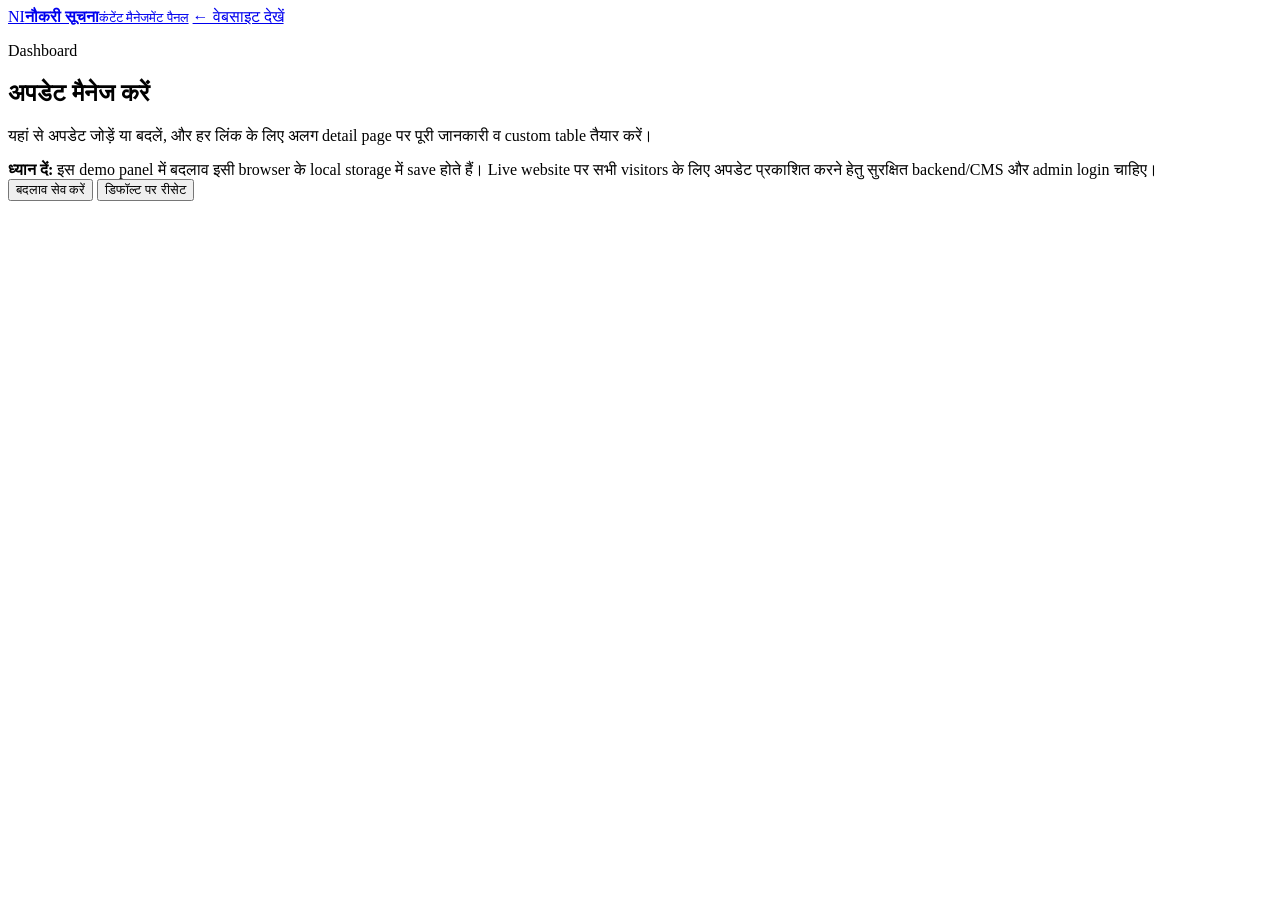
==== admin.html @ 3b5234b7 "Create admin.html" ====
<!DOCTYPE html>
<html lang="hi">
<head>
  <meta charset="UTF-8">
  <meta name="viewport" content="width=device-width, initial-scale=1">
  <meta name="theme-color" content="#123b68">
  <meta name="description" content="नौकरी सूचना वेबसाइट का कंटेंट मैनेजमेंट पैनल।">
  <title>Admin Panel — नौकरी सूचना</title>
  <link rel="stylesheet" href="admin.css">
</head>
<body>
  <header class="admin-header">
    <a class="admin-brand" href="index.html"><span class="brand-mark">NI</span><span><strong>नौकरी सूचना</strong><small>कंटेंट मैनेजमेंट पैनल</small></span></a>
    <a class="site-link" href="index.html">← वेबसाइट देखें</a>
  </header>

  <main class="admin-wrap">
    <section class="intro">
      <p class="eyebrow">Dashboard</p>
      <h1>अपडेट मैनेज करें</h1>
      <p>यहां से अपडेट जोड़ें या बदलें, और हर लिंक के लिए अलग detail page पर पूरी जानकारी व custom table तैयार करें।</p>
    </section>

    <div class="notice" role="note"><strong>ध्यान दें:</strong> इस demo panel में बदलाव इसी browser के local storage में save होते हैं। Live website पर सभी visitors के लिए अपडेट प्रकाशित करने हेतु सुरक्षित backend/CMS और admin login चाहिए।</div>

    <form id="contentForm">
      <div id="editorSections" class="editor-sections"></div>
      <div class="form-actions">
        <button class="button button-primary" type="submit">बदलाव सेव करें</button>
        <button class="button button-secondary" id="resetButton" type="button">डिफॉल्ट पर रीसेट</button>
        <span id="saveStatus" class="save-status" role="status" aria-live="polite"></span>
      </div>
    </form>
  </main>
  <script src="admin.js"></script>
</body>
</html>
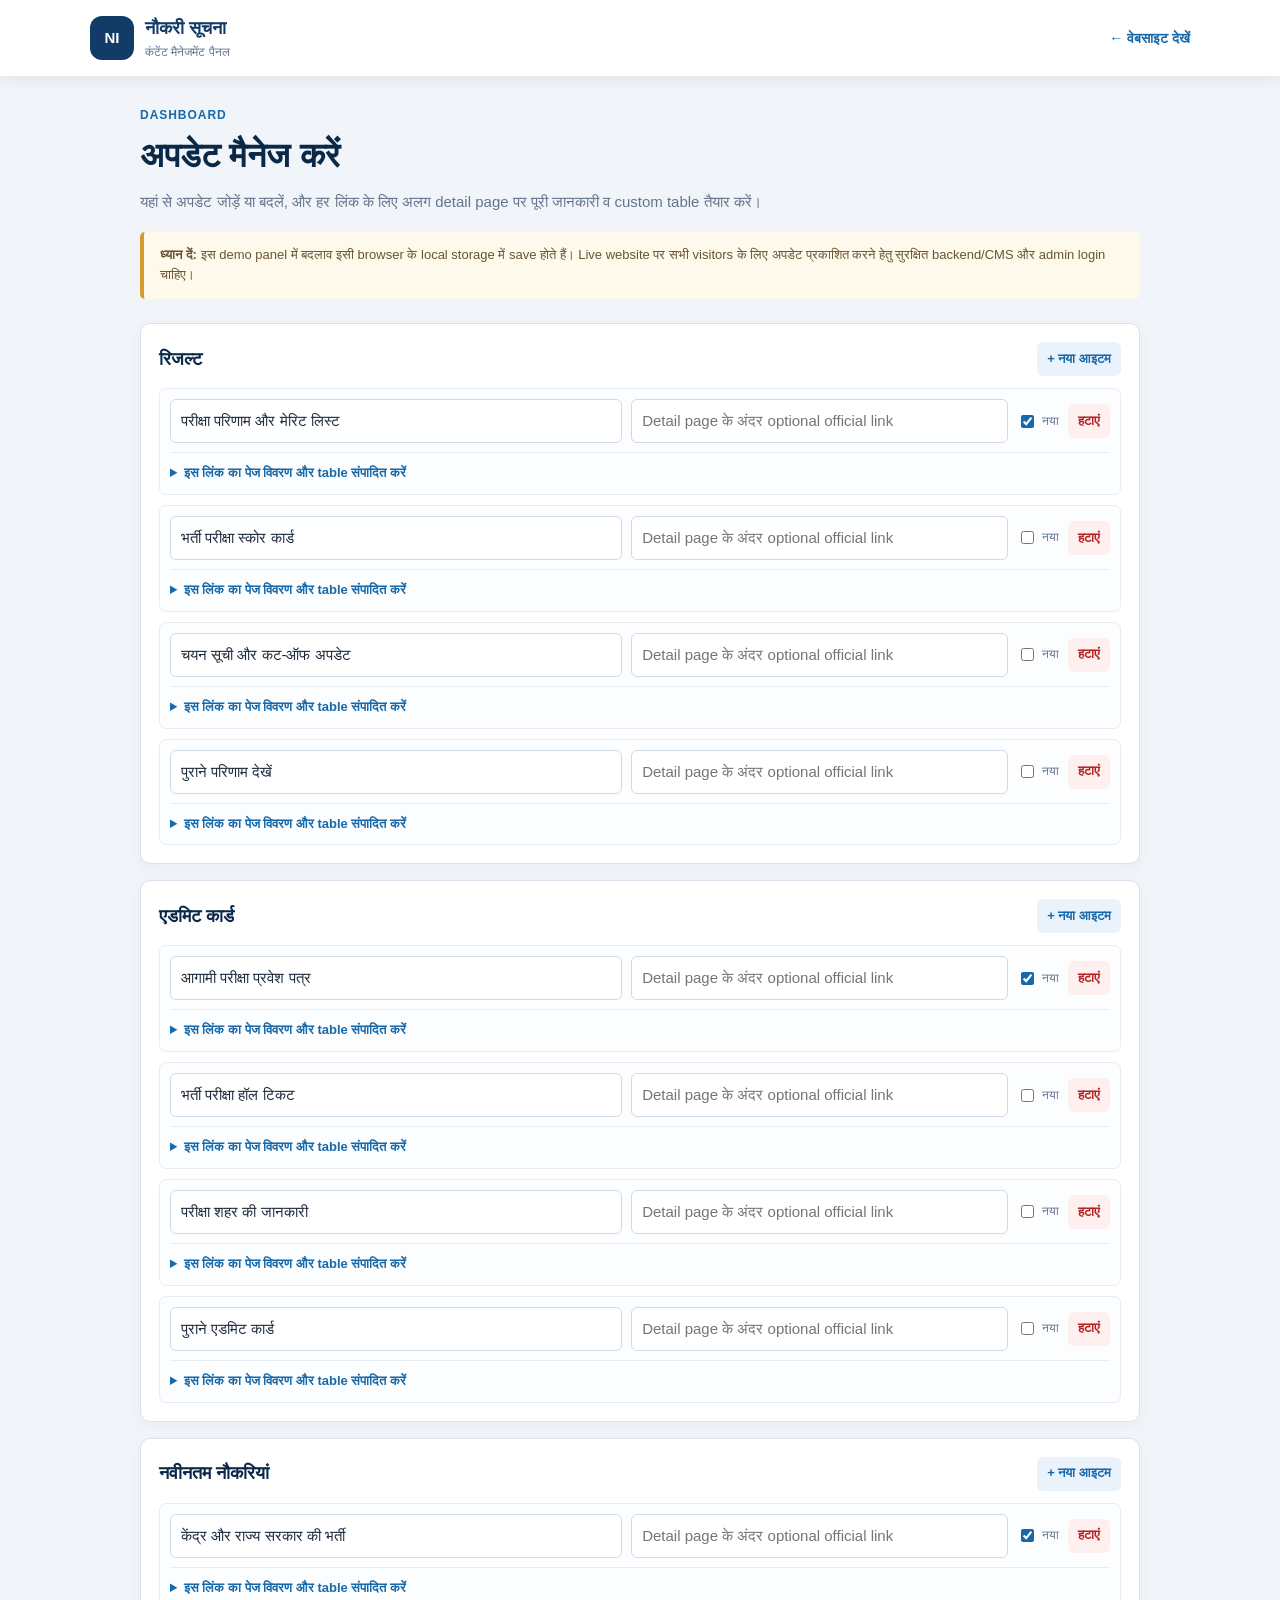
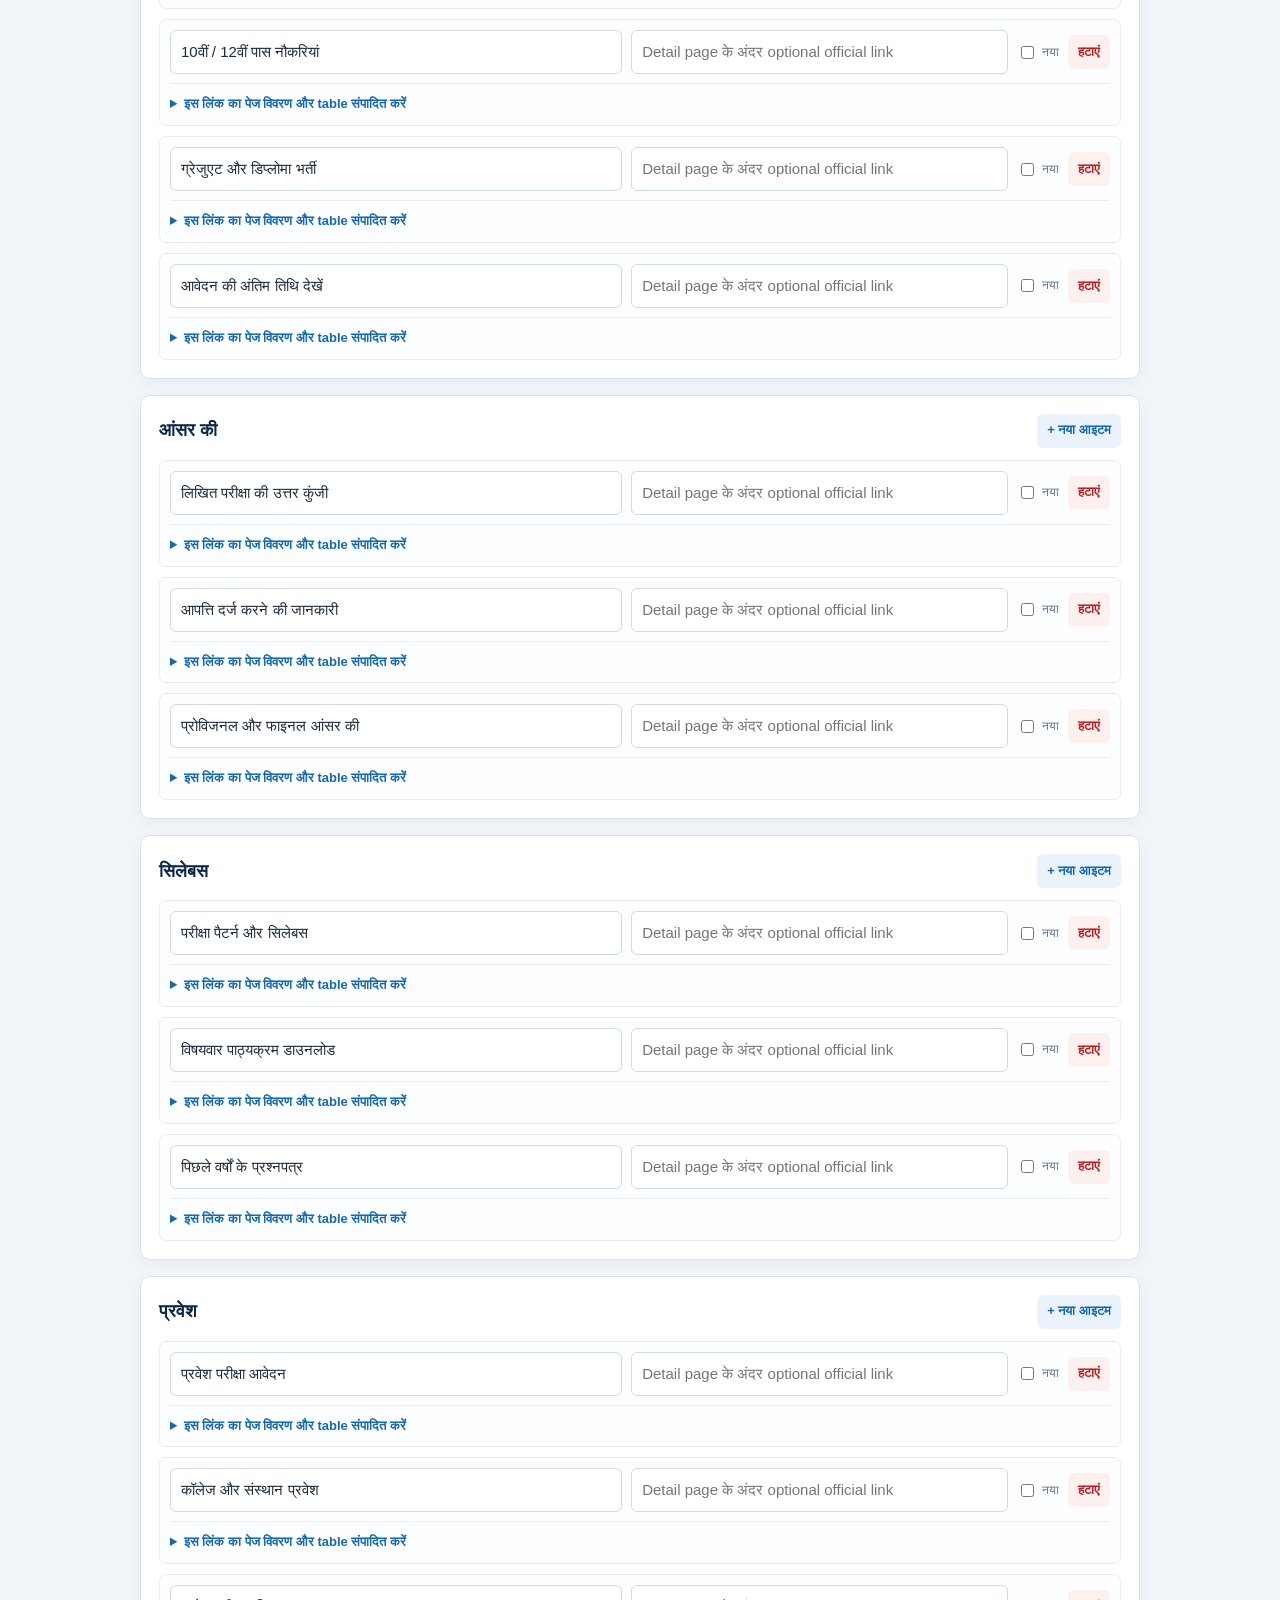
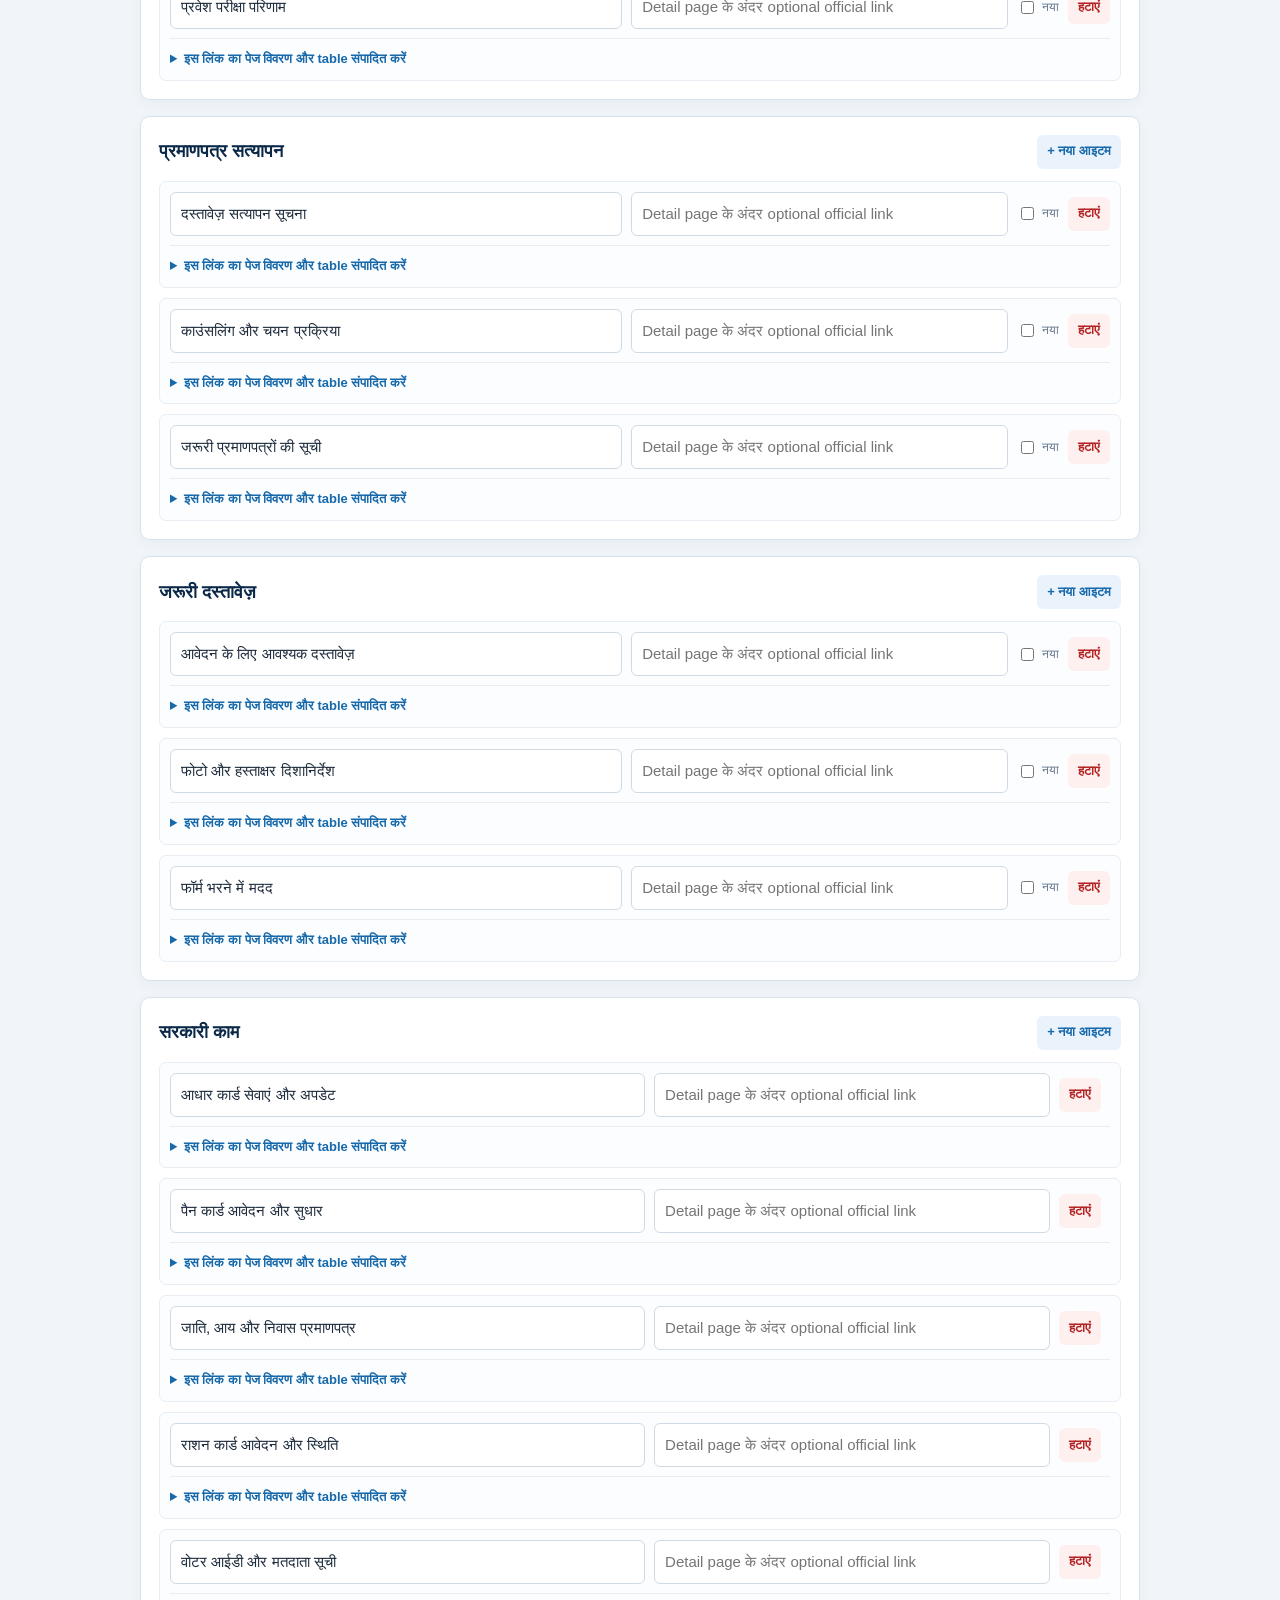
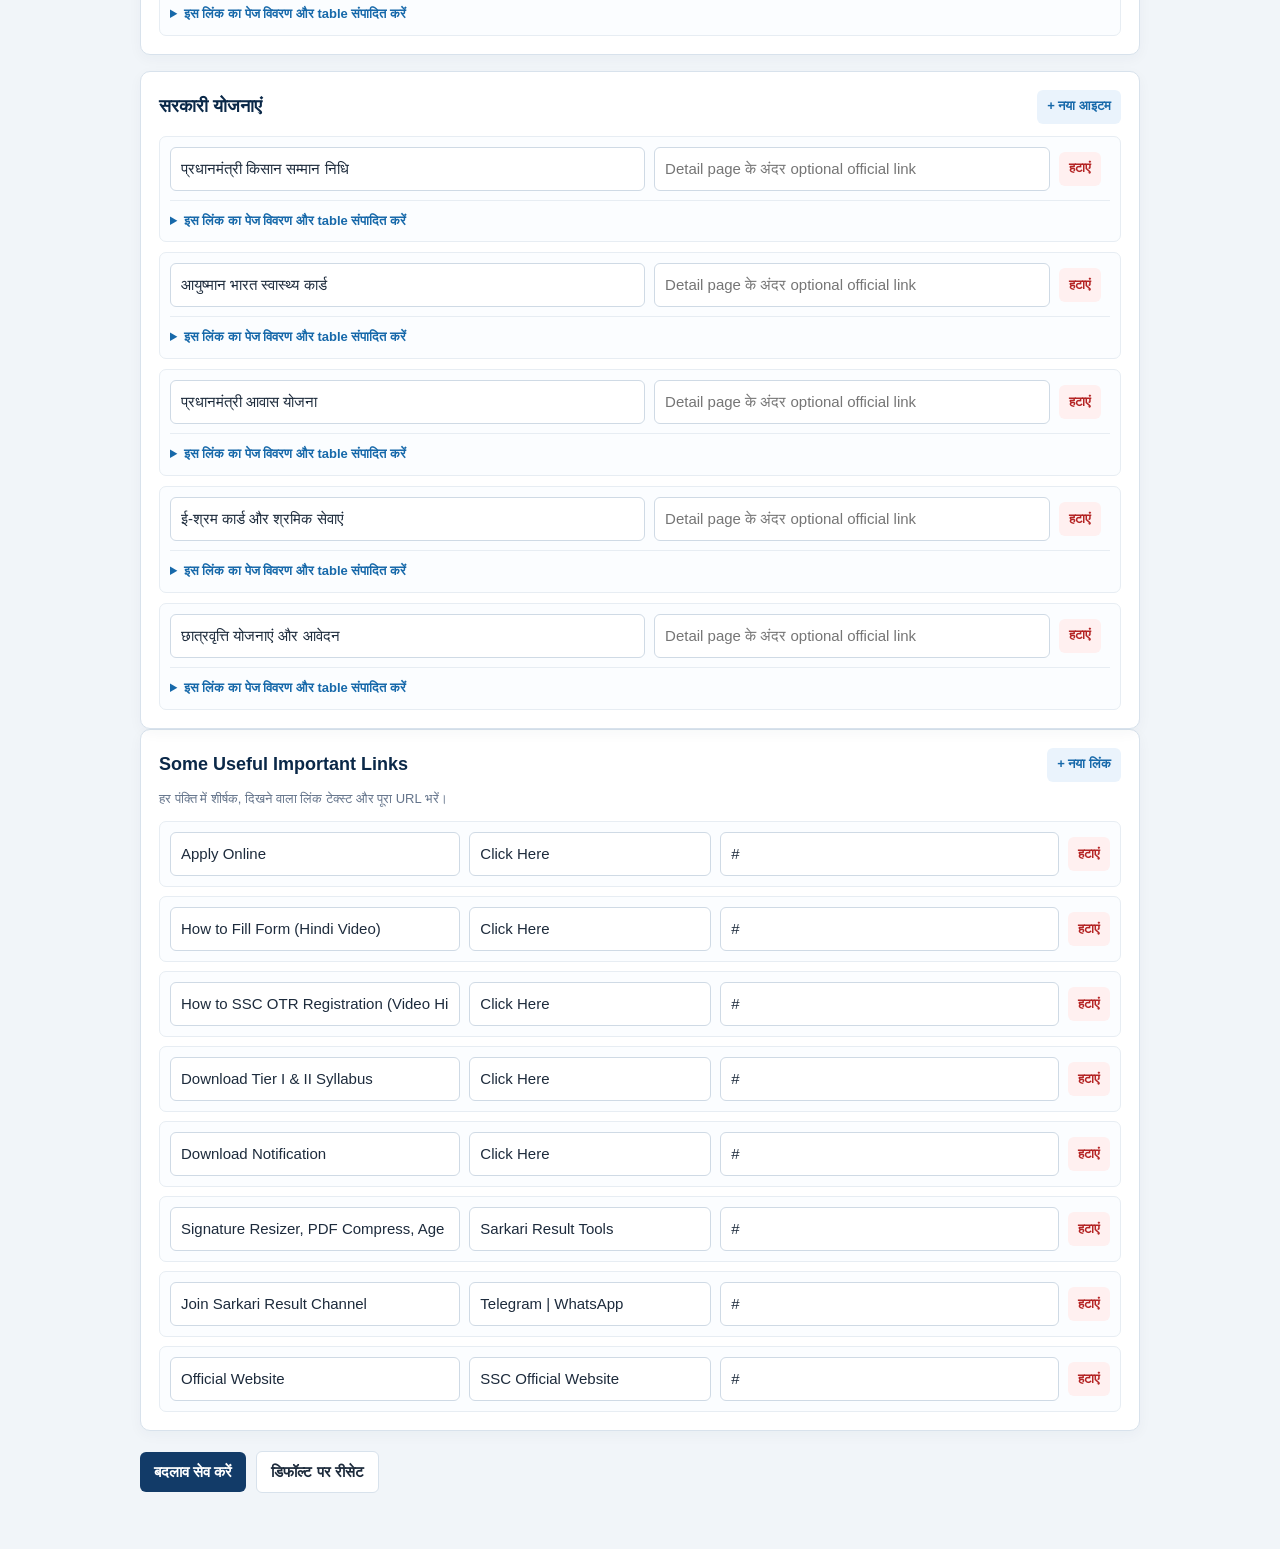
==== commit c33a7c60: "Add files via upload" ====
--- a/admin.html
+++ b/admin.html
@@ -25,6 +25,14 @@
 
     <form id="contentForm">
       <div id="editorSections" class="editor-sections"></div>
+      <section class="editor-group useful-links-editor" aria-labelledby="useful-links-editor-title">
+        <div class="group-heading">
+          <h2 id="useful-links-editor-title">Some Useful Important Links</h2>
+          <button class="button button-add" id="addUsefulLink" type="button">+ नया लिंक</button>
+        </div>
+        <p class="editor-help">हर पंक्ति में शीर्षक, दिखने वाला लिंक टेक्स्ट और पूरा URL भरें।</p>
+        <div id="usefulLinkRows" class="useful-link-rows"></div>
+      </section>
       <div class="form-actions">
         <button class="button button-primary" type="submit">बदलाव सेव करें</button>
         <button class="button button-secondary" id="resetButton" type="button">डिफॉल्ट पर रीसेट</button>
--- a/admin.css
+++ b/admin.css
@@ -0,0 +1,70 @@
+* { box-sizing: border-box; }
+:root { color-scheme: light; --navy: #123b68; --dark: #0a2848; --blue: #1769aa; --ink: #1d2b3c; --muted: #64748b; --line: #d8e2ec; --page: #f1f5f9; }
+body { margin: 0; background: var(--page); color: var(--ink); font: 15px/1.6 Arial, "Noto Sans Devanagari", "Mangal", sans-serif; }
+a { color: inherit; text-decoration: none; }
+button, input { font: inherit; }
+button:focus-visible, a:focus-visible, input:focus-visible { outline: 3px solid #f3b443; outline-offset: 2px; }
+.admin-header { display: flex; justify-content: space-between; align-items: center; gap: 16px; padding: 14px max(20px, calc((100% - 1100px) / 2)); background: #fff; box-shadow: 0 3px 14px rgb(15 40 70 / 8%); }
+.admin-brand { display: flex; align-items: center; gap: 11px; color: var(--navy); }
+.brand-mark { display: grid; width: 44px; height: 44px; place-items: center; border-radius: 12px; background: var(--navy); color: #fff; font-weight: 800; }
+.admin-brand strong, .admin-brand small { display: block; }
+.admin-brand strong { font-size: 18px; }
+.admin-brand small { color: var(--muted); font-size: 12px; }
+.site-link { color: var(--blue); font-size: 14px; font-weight: 700; }
+.admin-wrap { width: min(100% - 32px, 1000px); margin: 30px auto 56px; }
+.intro { margin-bottom: 18px; }
+.eyebrow { margin: 0 0 3px; color: var(--blue); font-size: 12px; font-weight: 800; letter-spacing: .08em; text-transform: uppercase; }
+h1 { margin: 0; color: var(--dark); font-size: clamp(26px, 4vw, 34px); }
+.intro > p:last-child { margin: 7px 0 0; color: var(--muted); }
+.notice { margin: 18px 0 24px; padding: 13px 16px; border-left: 4px solid #d99a2b; border-radius: 5px; background: #fff9ec; color: #665531; font-size: 13px; }
+.editor-sections { display: grid; gap: 16px; }
+.editor-group { padding: 18px; border: 1px solid var(--line); border-radius: 10px; background: #fff; box-shadow: 0 4px 14px rgb(21 49 78 / 4%); }
+.group-heading { display: flex; justify-content: space-between; align-items: center; gap: 12px; margin-bottom: 12px; }
+.group-heading h2 { margin: 0; color: var(--dark); font-size: 18px; }
+.item-rows { display: grid; gap: 10px; }
+.item-row { display: grid; grid-template-columns: minmax(130px, 1.2fr) minmax(140px, 1fr) auto auto; align-items: center; gap: 9px; padding: 10px; border: 1px solid #e7edf3; border-radius: 7px; background: #fbfdff; }
+.item-row input[type="text"], .item-row input[type="url"] { width: 100%; min-width: 0; padding: 9px 10px; border: 1px solid #cfdae5; border-radius: 6px; background: #fff; color: var(--ink); }
+.new-label { display: flex; align-items: center; gap: 5px; white-space: nowrap; color: var(--muted); font-size: 12px; }
+.new-label input { accent-color: var(--blue); }
+.detail-editor { grid-column: 1 / -1; padding: 10px 0 0; border-top: 1px solid #e7edf3; }
+.detail-editor summary { color: var(--blue); font-size: 13px; font-weight: 700; cursor: pointer; }
+.item-details { display: block; width: 100%; min-height: 110px; margin: 12px 0; padding: 10px 12px; resize: vertical; border: 1px solid #cfdae5; border-radius: 6px; color: var(--ink); font: inherit; }
+.table-editor { overflow-x: auto; }
+.table-grid { display: grid; gap: 7px; min-width: max-content; }
+.table-line { display: grid; grid-template-columns: repeat(var(--column-count, 2), minmax(130px, 1fr)); gap: 7px; }
+.table-grid[data-columns="1"] .table-line { grid-template-columns: minmax(160px, 1fr); }
+.table-grid[data-columns="2"] .table-line { grid-template-columns: repeat(2, minmax(150px, 1fr)); }
+.table-grid[data-columns="3"] .table-line { grid-template-columns: repeat(3, minmax(150px, 1fr)); }
+.table-grid[data-columns="4"] .table-line { grid-template-columns: repeat(4, minmax(150px, 1fr)); }
+.table-grid[data-columns="5"] .table-line { grid-template-columns: repeat(5, minmax(150px, 1fr)); }
+.table-grid[data-columns="6"] .table-line { grid-template-columns: repeat(6, minmax(150px, 1fr)); }
+.table-cell { width: 100%; min-width: 0; padding: 8px; border: 1px solid #cfdae5; border-radius: 5px; color: var(--ink); }
+.table-header-row .table-cell { background: #eaf3fc; font-weight: 700; }
+.table-controls { display: flex; flex-wrap: wrap; gap: 7px; margin-top: 9px; }
+.button-table { min-height: 31px; padding: 5px 9px; border: 1px solid var(--line); background: #fff; color: var(--blue); font-size: 12px; }
+.item-details:focus-visible, .table-cell:focus-visible { outline: 3px solid #f3b443; outline-offset: 2px; }
+.button { display: inline-flex; min-height: 39px; align-items: center; justify-content: center; padding: 8px 14px; border: 0; border-radius: 6px; cursor: pointer; font-weight: 700; }
+.button-primary { background: var(--navy); color: #fff; }
+.button-primary:hover { background: var(--dark); }
+.button-secondary { border: 1px solid var(--line); background: #fff; color: var(--ink); }
+.button-add { min-height: 34px; padding: 6px 10px; background: #eaf3fc; color: var(--blue); font-size: 13px; }
+.button-remove { min-height: 34px; padding: 6px 10px; background: #fff0f0; color: #b42323; font-size: 13px; }
+.form-actions { display: flex; align-items: center; flex-wrap: wrap; gap: 10px; margin-top: 20px; }
+.save-status { color: #18734a; font-size: 13px; font-weight: 700; }
+.editor-help { margin: -5px 0 12px; color: var(--muted); font-size: 13px; }
+.useful-link-rows { display: grid; gap: 9px; }
+.useful-link-row { display: grid; grid-template-columns: minmax(140px, 1.2fr) minmax(140px, 1fr) minmax(180px, 1.4fr) auto; align-items: center; gap: 9px; padding: 10px; border: 1px solid #e7edf3; border-radius: 7px; background: #fbfdff; }
+.useful-link-row input { width: 100%; min-width: 0; padding: 9px 10px; border: 1px solid #cfdae5; border-radius: 6px; background: #fff; color: var(--ink); }
+@media (max-width: 650px) {
+  .admin-wrap { margin-top: 22px; }
+  .admin-header { padding-inline: 14px; }
+  .item-row { grid-template-columns: 1fr auto; }
+  .item-row input[type="text"], .item-row input[type="url"] { grid-column: 1 / -1; }
+  .useful-link-row { grid-template-columns: 1fr auto; }
+  .useful-link-row input { grid-column: 1 / -1; }
+  .useful-link-row .button-remove { grid-column: 2; grid-row: auto; }
+  .new-label { grid-column: 1; }
+  .button-remove { grid-column: 2; grid-row: 3; }
+  .group-heading { align-items: flex-start; }
+  .editor-group { padding: 14px; }
+}
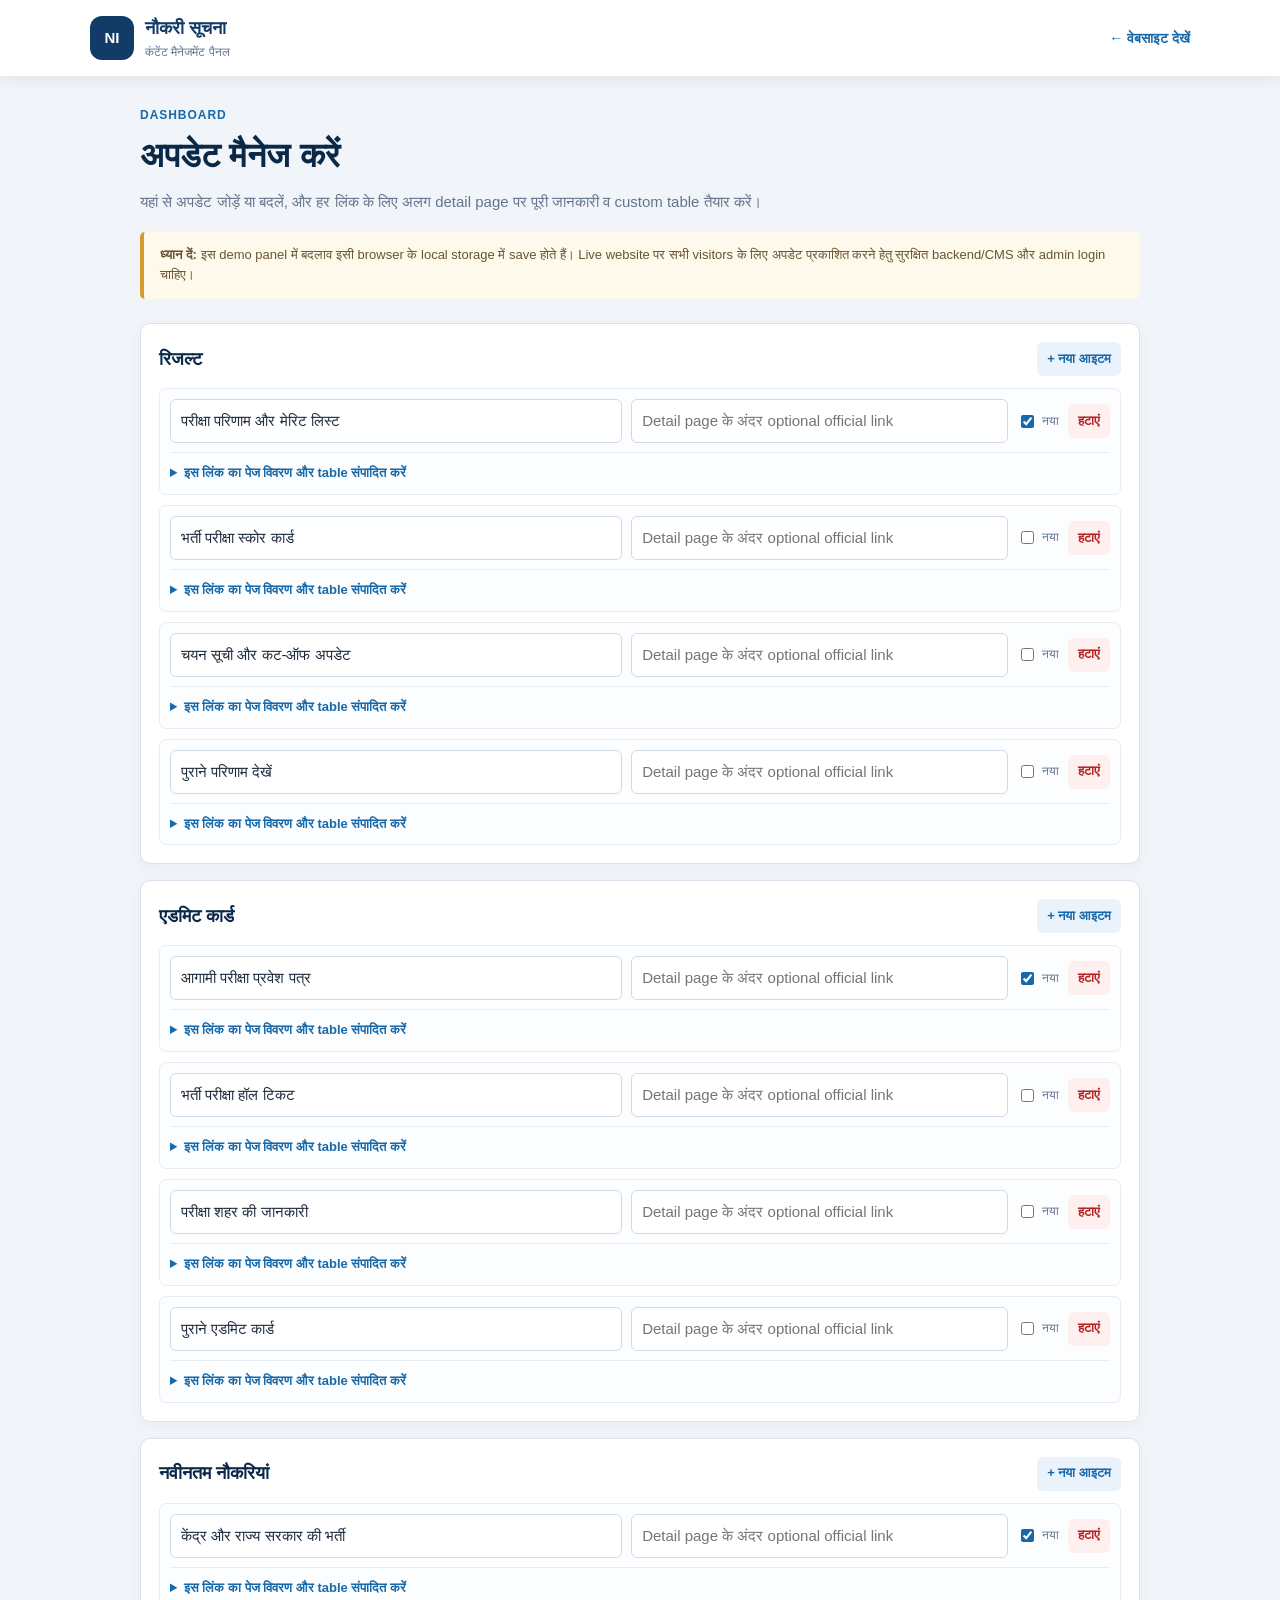
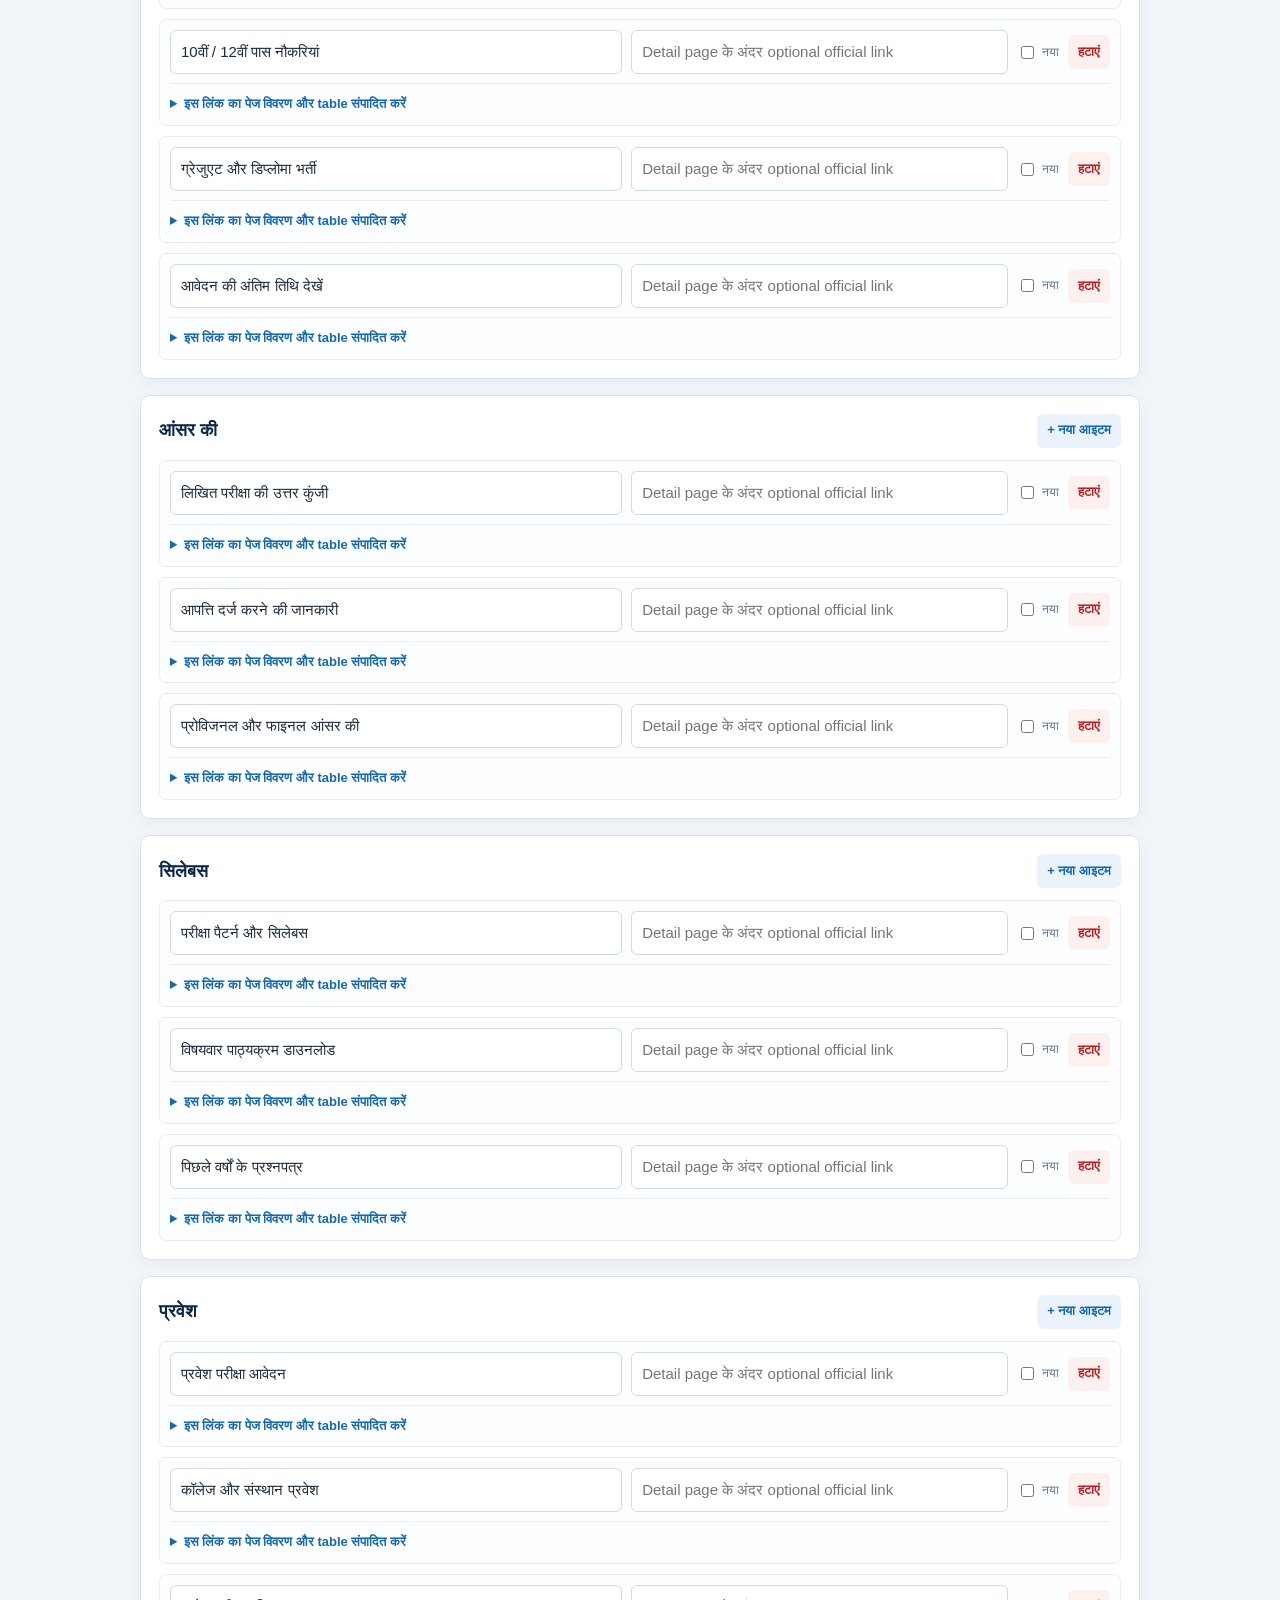
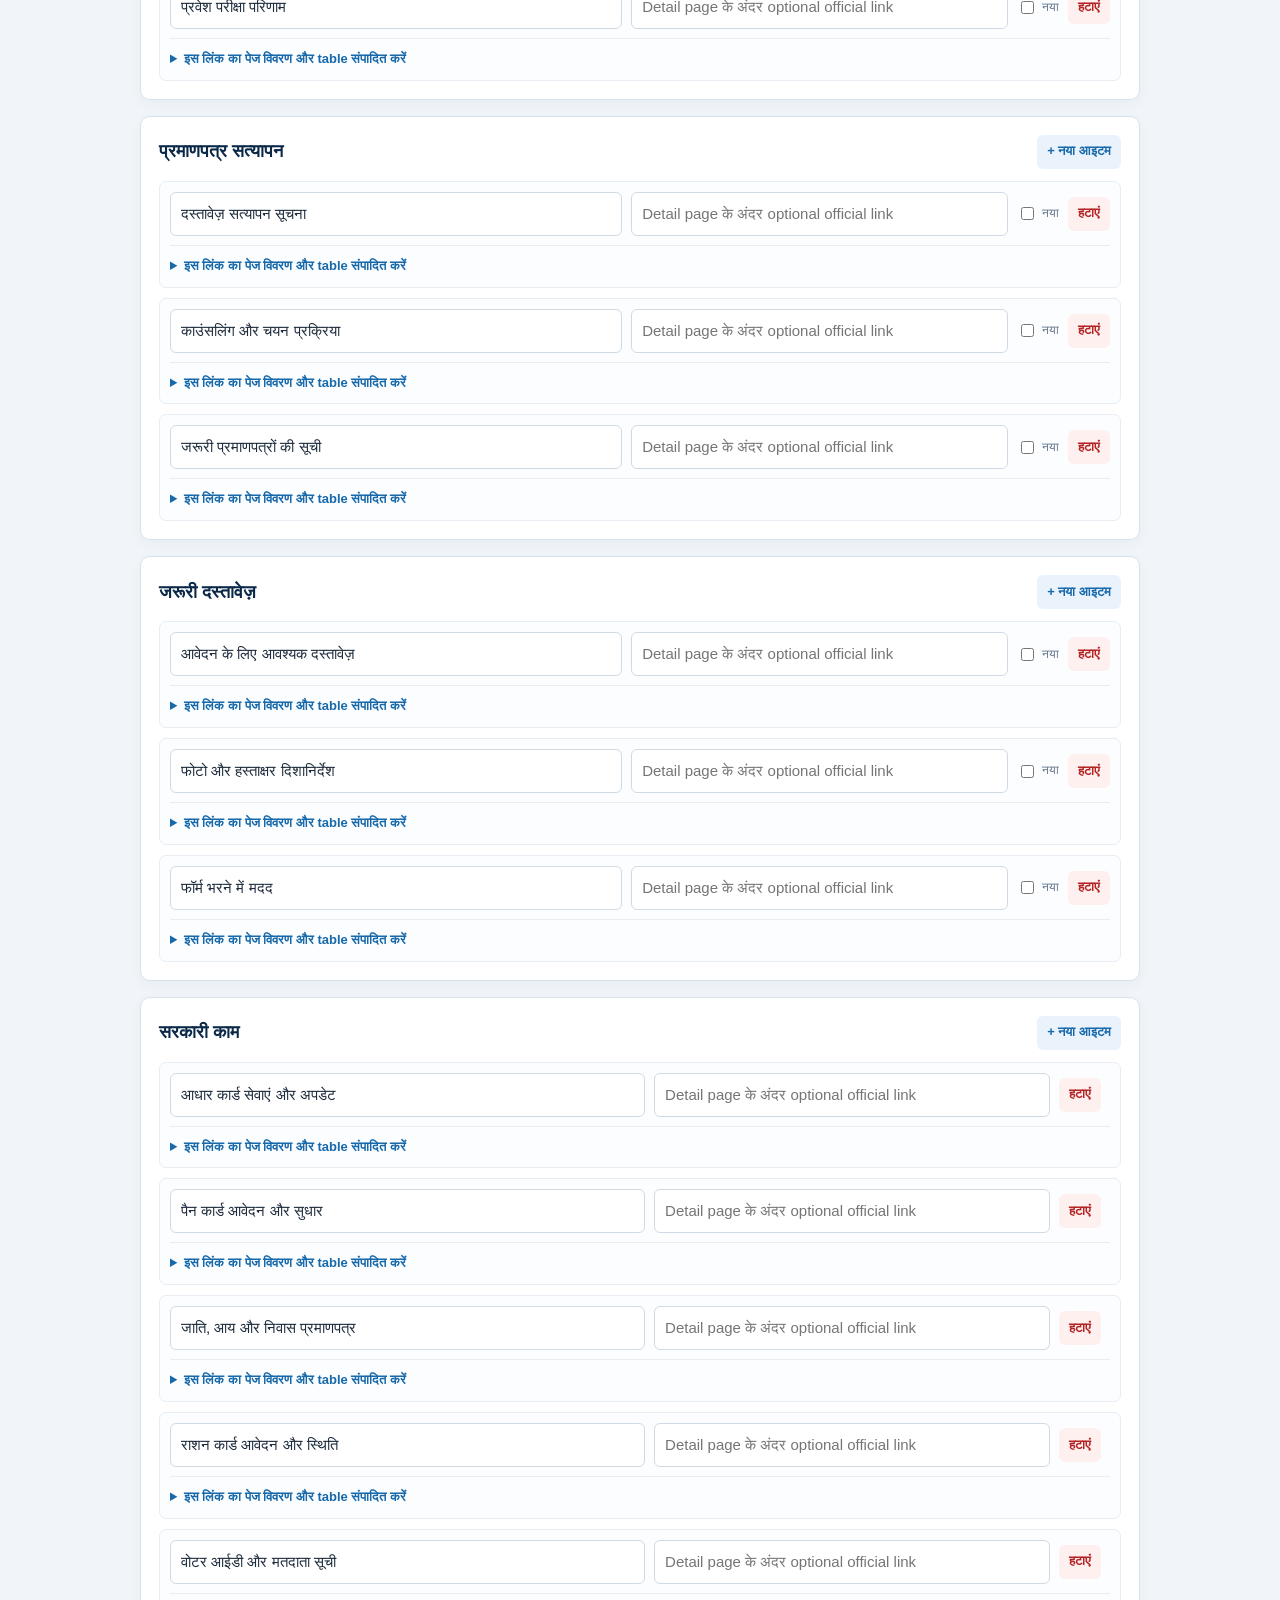
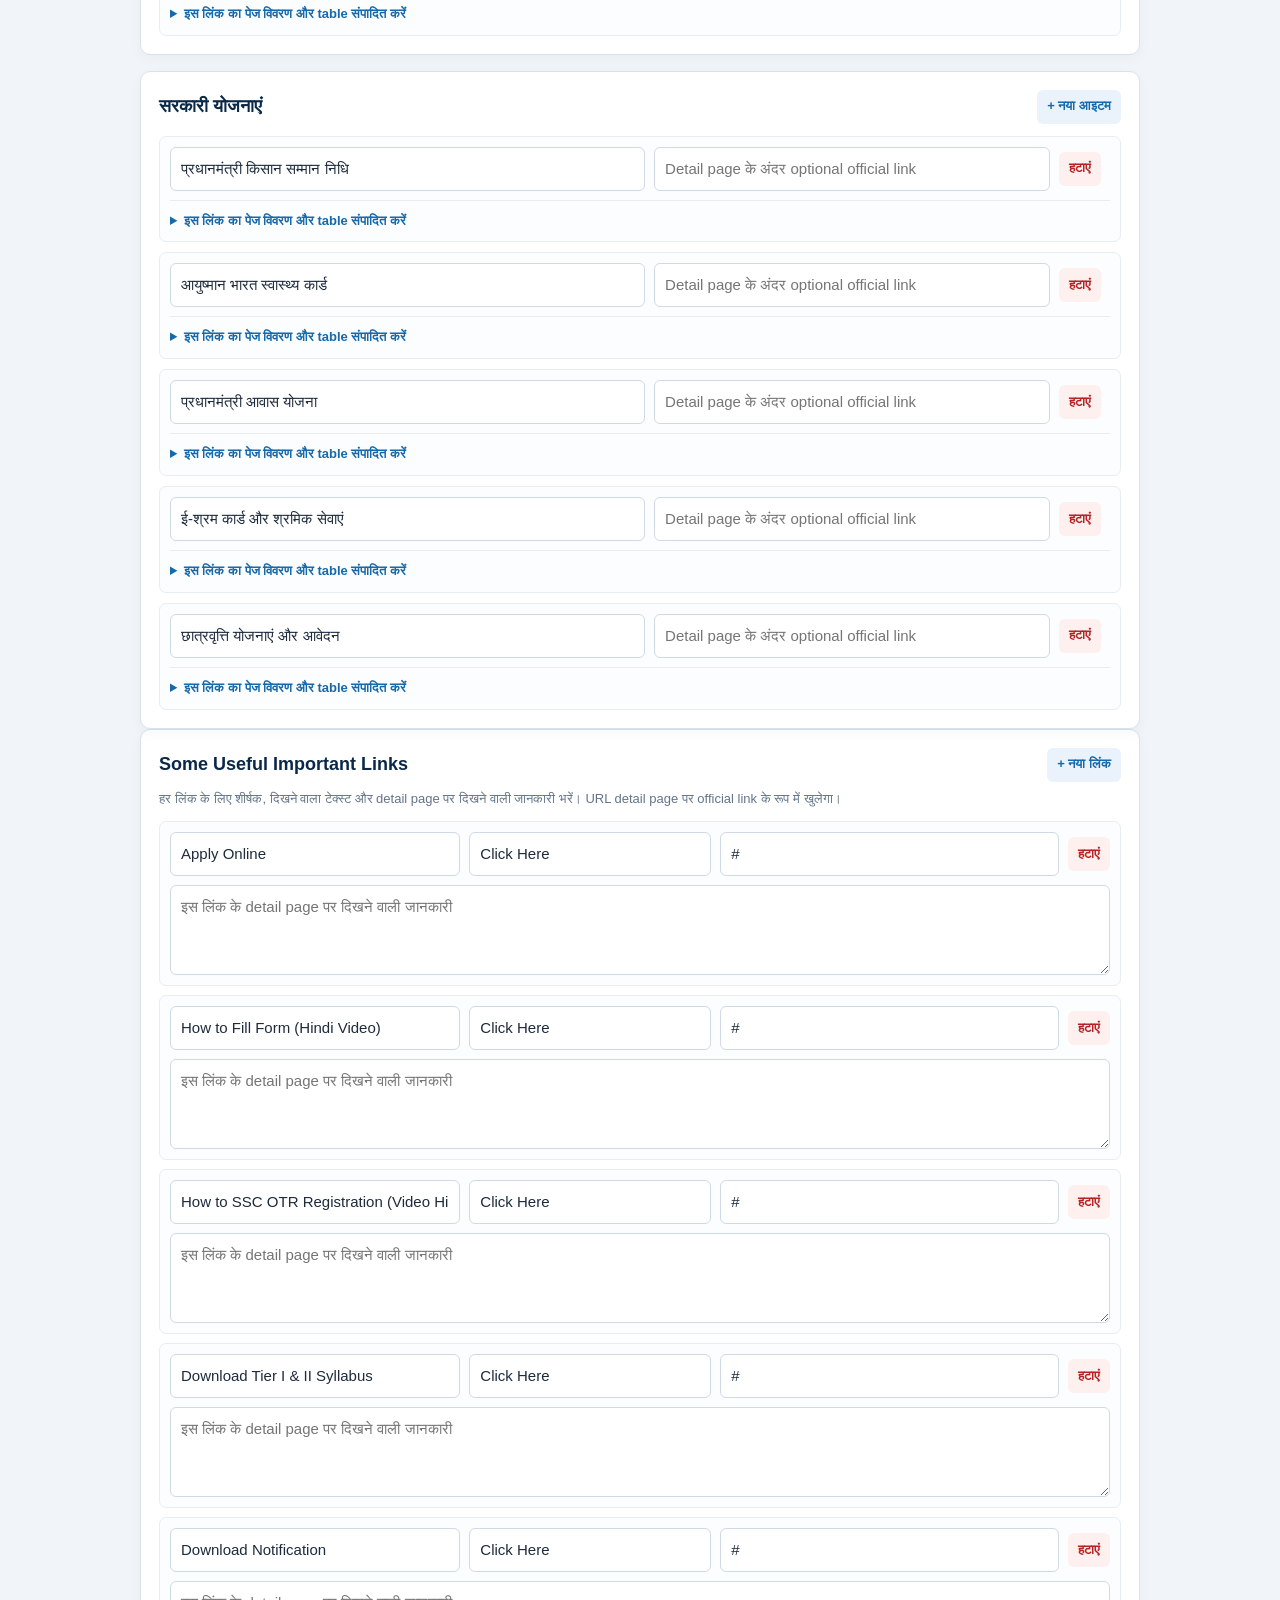
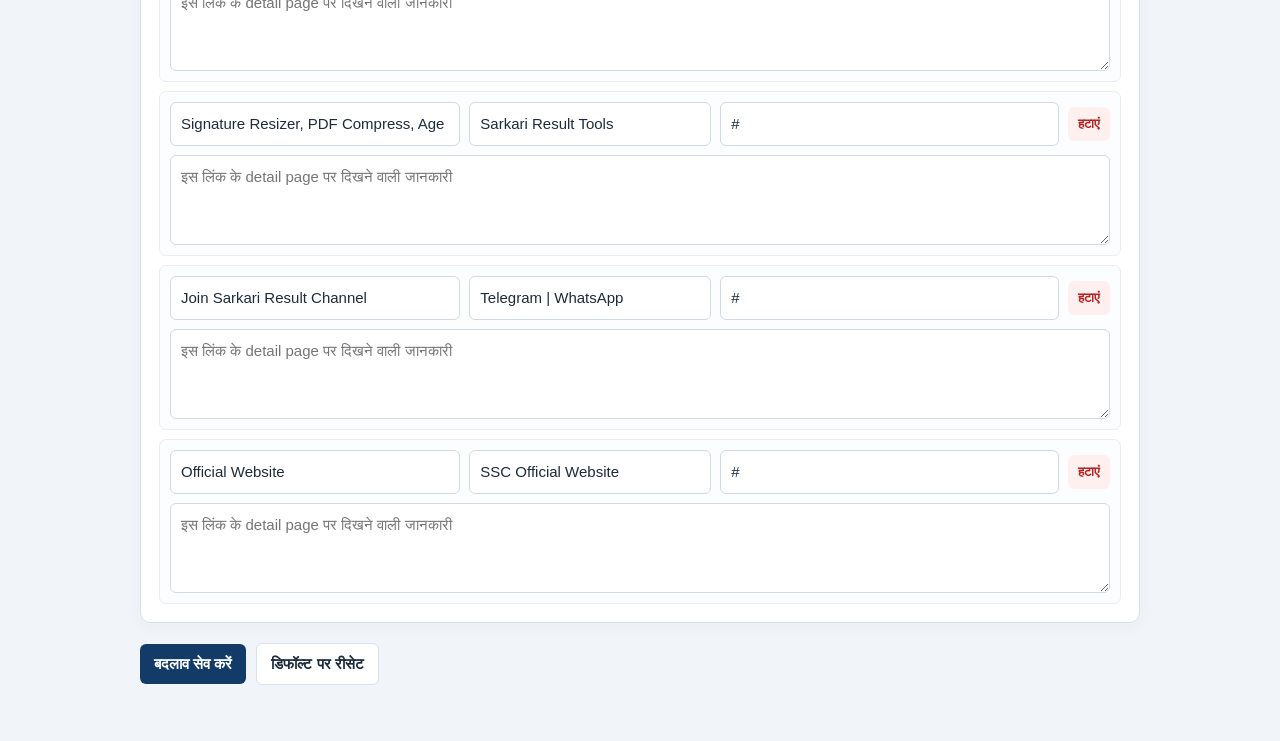
==== commit 56e0efba: "Add files via upload" ====
--- a/admin.html
+++ b/admin.html
@@ -30,7 +30,7 @@
           <h2 id="useful-links-editor-title">Some Useful Important Links</h2>
           <button class="button button-add" id="addUsefulLink" type="button">+ नया लिंक</button>
         </div>
-        <p class="editor-help">हर पंक्ति में शीर्षक, दिखने वाला लिंक टेक्स्ट और पूरा URL भरें।</p>
+        <p class="editor-help">हर लिंक के लिए शीर्षक, दिखने वाला टेक्स्ट और detail page पर दिखने वाली जानकारी भरें। URL detail page पर official link के रूप में खुलेगा।</p>
         <div id="usefulLinkRows" class="useful-link-rows"></div>
       </section>
       <div class="form-actions">
--- a/admin.css
+++ b/admin.css
@@ -55,13 +55,16 @@
 .useful-link-rows { display: grid; gap: 9px; }
 .useful-link-row { display: grid; grid-template-columns: minmax(140px, 1.2fr) minmax(140px, 1fr) minmax(180px, 1.4fr) auto; align-items: center; gap: 9px; padding: 10px; border: 1px solid #e7edf3; border-radius: 7px; background: #fbfdff; }
 .useful-link-row input { width: 100%; min-width: 0; padding: 9px 10px; border: 1px solid #cfdae5; border-radius: 6px; background: #fff; color: var(--ink); }
+.useful-link-row textarea { grid-column: 1 / -1; width: 100%; min-height: 90px; padding: 9px 10px; resize: vertical; border: 1px solid #cfdae5; border-radius: 6px; background: #fff; color: var(--ink); font: inherit; }
+.useful-link-row .button-remove { grid-column: 4; grid-row: 1; }
+.useful-link-row textarea:focus-visible { outline: 3px solid #f3b443; outline-offset: 2px; }
 @media (max-width: 650px) {
   .admin-wrap { margin-top: 22px; }
   .admin-header { padding-inline: 14px; }
   .item-row { grid-template-columns: 1fr auto; }
   .item-row input[type="text"], .item-row input[type="url"] { grid-column: 1 / -1; }
   .useful-link-row { grid-template-columns: 1fr auto; }
-  .useful-link-row input { grid-column: 1 / -1; }
+  .useful-link-row input, .useful-link-row textarea { grid-column: 1 / -1; }
   .useful-link-row .button-remove { grid-column: 2; grid-row: auto; }
   .new-label { grid-column: 1; }
   .button-remove { grid-column: 2; grid-row: 3; }
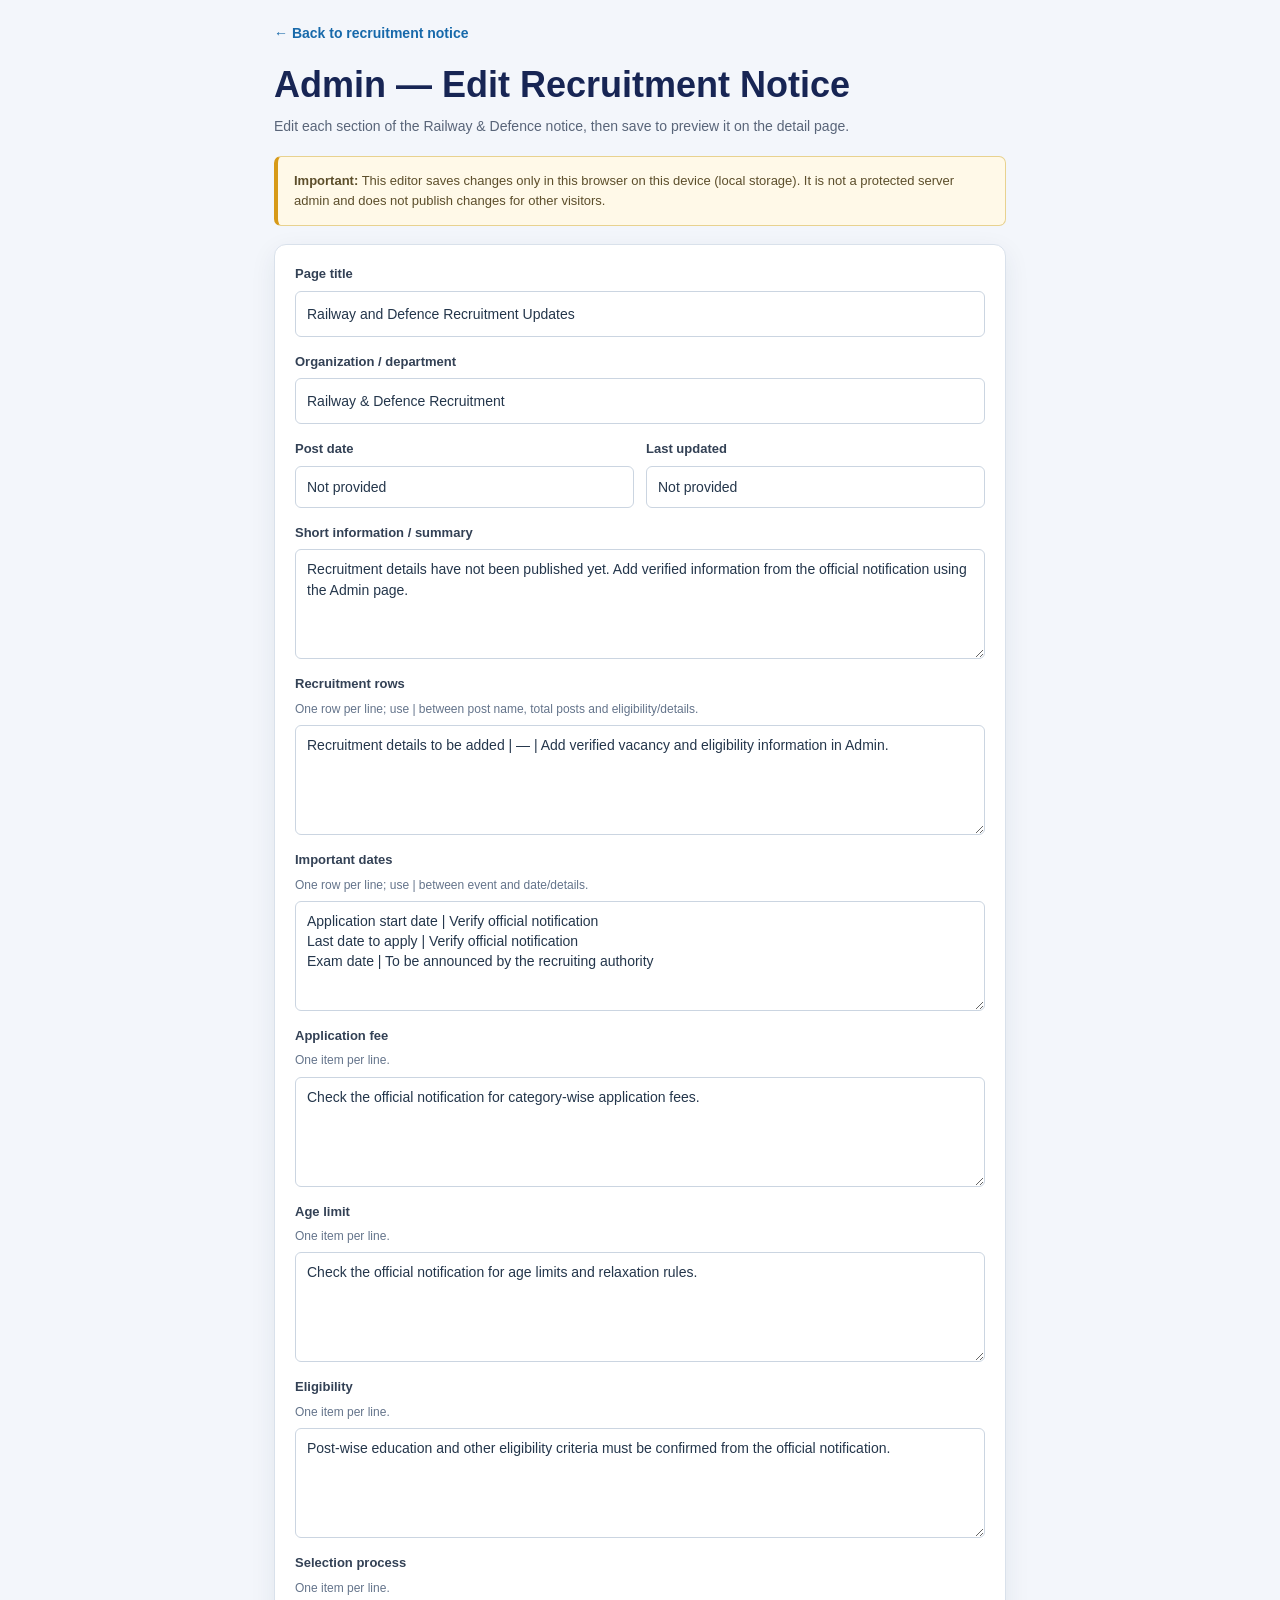
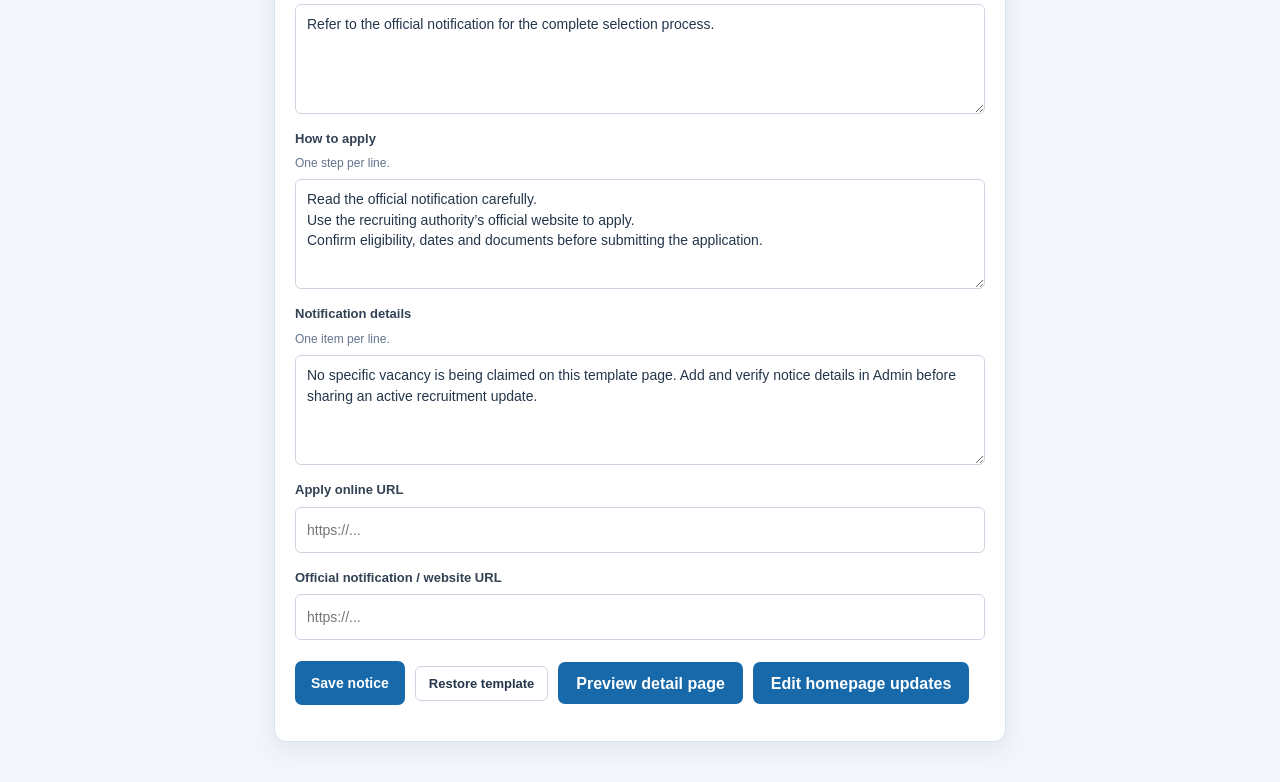
==== commit 482b7148: "Add files via upload" ====
--- a/admin.html
+++ b/admin.html
@@ -1,45 +1,50 @@
 <!DOCTYPE html>
-<html lang="hi">
+<html lang="en">
 <head>
   <meta charset="UTF-8">
   <meta name="viewport" content="width=device-width, initial-scale=1">
-  <meta name="theme-color" content="#123b68">
-  <meta name="description" content="नौकरी सूचना वेबसाइट का कंटेंट मैनेजमेंट पैनल।">
-  <title>Admin Panel — नौकरी सूचना</title>
+  <meta name="description" content="Edit Railway and Defence recruitment notice details.">
+  <title>Admin — Edit Recruitment Notice | New SARKARI UPDATES</title>
+  <link rel="stylesheet" href="styles.css">
   <link rel="stylesheet" href="admin.css">
+  <script src="script.js" defer></script>
+  <script src="admin.js" defer></script>
 </head>
-<body>
-  <header class="admin-header">
-    <a class="admin-brand" href="index.html"><span class="brand-mark">NI</span><span><strong>नौकरी सूचना</strong><small>कंटेंट मैनेजमेंट पैनल</small></span></a>
-    <a class="site-link" href="index.html">← वेबसाइट देखें</a>
-  </header>
+<body class="signature-page">
+  <main class="signature-page-wrap local-tool-page admin-page" data-recruitment-admin>
+    <a class="signature-back-link" href="railway-defence.html">← Back to recruitment notice</a>
+    <header class="signature-tool-header">
+      <h1>Admin — Edit Recruitment Notice</h1>
+      <p>Edit each section of the Railway &amp; Defence notice, then save to preview it on the detail page.</p>
+    </header>
+    <p class="admin-storage-note"><strong>Important:</strong> This editor saves changes only in this browser on this device (local storage). It is not a protected server admin and does not publish changes for other visitors.</p>
+    <form class="signature-tool-card admin-form" id="recruitment-admin-form">
+      <label>Page title<input class="local-tool-input" name="title" required></label>
+      <label>Organization / department<input class="local-tool-input" name="organization"></label>
+      <div class="admin-field-row">
+        <label>Post date<input class="local-tool-input" name="postDate"></label>
+        <label>Last updated<input class="local-tool-input" name="updatedAt"></label>
+      </div>
+      <label>Short information / summary<textarea class="local-tool-input" name="shortInfo" rows="3"></textarea></label>
+      <label>Recruitment rows <small>One row per line; use | between post name, total posts and eligibility/details.</small><textarea class="local-tool-input" name="vacancies" rows="4"></textarea></label>
+      <label>Important dates <small>One row per line; use | between event and date/details.</small><textarea class="local-tool-input" name="importantDates" rows="4"></textarea></label>
+      <label>Application fee <small>One item per line.</small><textarea class="local-tool-input" name="applicationFee" rows="3"></textarea></label>
+      <label>Age limit <small>One item per line.</small><textarea class="local-tool-input" name="ageLimit" rows="3"></textarea></label>
+      <label>Eligibility <small>One item per line.</small><textarea class="local-tool-input" name="eligibility" rows="3"></textarea></label>
+      <label>Selection process <small>One item per line.</small><textarea class="local-tool-input" name="selectionProcess" rows="3"></textarea></label>
+      <label>How to apply <small>One step per line.</small><textarea class="local-tool-input" name="howToApply" rows="4"></textarea></label>
+      <label>Notification details <small>One item per line.</small><textarea class="local-tool-input" name="noticeDetails" rows="4"></textarea></label>
+      <label>Apply online URL<input class="local-tool-input" name="applyUrl" type="url" placeholder="https://..."></label>
+      <label>Official notification / website URL<input class="local-tool-input" name="officialUrl" type="url" placeholder="https://..."></label>
+      <div class="admin-actions">
+        <button class="local-tool-primary" type="submit">Save notice</button>
+        <button class="image-secondary-button" id="admin-reset" type="button">Restore template</button>
+        <a class="signature-launch-link" href="railway-defence.html">Preview detail page</a>
+        <a class="signature-launch-link" href="update-admin.html">Edit homepage updates</a>
+      </div>
+      <p class="local-tool-status" id="admin-status" role="status" aria-live="polite"></p>
+    </form>
 
-  <main class="admin-wrap">
-    <section class="intro">
-      <p class="eyebrow">Dashboard</p>
-      <h1>अपडेट मैनेज करें</h1>
-      <p>यहां से अपडेट जोड़ें या बदलें, और हर लिंक के लिए अलग detail page पर पूरी जानकारी व custom table तैयार करें।</p>
-    </section>
-
-    <div class="notice" role="note"><strong>ध्यान दें:</strong> इस demo panel में बदलाव इसी browser के local storage में save होते हैं। Live website पर सभी visitors के लिए अपडेट प्रकाशित करने हेतु सुरक्षित backend/CMS और admin login चाहिए।</div>
-
-    <form id="contentForm">
-      <div id="editorSections" class="editor-sections"></div>
-      <section class="editor-group useful-links-editor" aria-labelledby="useful-links-editor-title">
-        <div class="group-heading">
-          <h2 id="useful-links-editor-title">Some Useful Important Links</h2>
-          <button class="button button-add" id="addUsefulLink" type="button">+ नया लिंक</button>
-        </div>
-        <p class="editor-help">हर लिंक के लिए शीर्षक, दिखने वाला टेक्स्ट और detail page पर दिखने वाली जानकारी भरें। URL detail page पर official link के रूप में खुलेगा।</p>
-        <div id="usefulLinkRows" class="useful-link-rows"></div>
-      </section>
-      <div class="form-actions">
-        <button class="button button-primary" type="submit">बदलाव सेव करें</button>
-        <button class="button button-secondary" id="resetButton" type="button">डिफॉल्ट पर रीसेट</button>
-        <span id="saveStatus" class="save-status" role="status" aria-live="polite"></span>
-      </div>
-    </form>
   </main>
-  <script src="admin.js"></script>
 </body>
 </html>
--- a/styles.css
+++ b/styles.css
@@ -0,0 +1,305 @@
+:root {
+  color-scheme: light;
+  --red: #ae173d;
+  --ink: #222;
+  --blue: #071c91;
+  --border: #d1d1d1;
+}
+
+* { box-sizing: border-box; }
+html { scroll-behavior: smooth; }
+body { margin: 0; background: #fff; color: var(--ink); font-family: Arial, Helvetica, sans-serif; line-height: 1.35; }
+a { color: #0000c8; }
+a:hover, a:focus-visible { color: #b0173c; }
+.site-header { background: var(--red); }
+.brand-row { max-width: 1080px; height: 142px; margin: 0 auto; padding: 12px 24px; display: flex; align-items: center; position: relative; }
+.brand-mark { width: 100px; height: 100px; display: grid; place-items: center; border: 5px double #e9c9d4; border-radius: 50%; background: #f0f0f0; color: #102b75; font-family: Georgia, serif; font-size: 29px; font-weight: 800; text-decoration: none; box-shadow: 0 0 0 5px rgba(255,255,255,.16); }
+.brand-copy { position: absolute; left: 50%; transform: translateX(-50%); text-align: center; white-space: nowrap; color: #fff; }
+.brand-title { color: #fff; font-size: clamp(24px, 4vw, 34px); font-weight: 800; text-decoration: none; }
+.brand-copy p { margin: 0; font-size: 14px; font-weight: 700; }
+.main-nav { min-height: 39px; display: flex; justify-content: center; flex-wrap: wrap; background: #050505; }
+.main-nav a { min-height: 39px; padding: 10px 13px; color: #fff; border-right: 1px solid #666; font-size: 14px; text-decoration: none; }
+.main-nav a:hover, .main-nav a:focus-visible { background: #eee; color: #111; }
+.menu-toggle { display: none; }
+.header-tools { display: flex; gap: 10px; overflow-x: auto; padding: 9px max(12px, calc((100% - 1080px) / 2)); background: #f6f8fb; border-bottom: 1px solid #e2e7ed; scrollbar-width: thin; }
+.header-tools a { flex: 0 0 auto; padding: 6px 12px; border-radius: 20px; background: #2d9699; color: #fff; font-size: 12px; text-decoration: none; white-space: nowrap; }
+.header-tools a:hover, .header-tools a:focus-visible { background: #248585; color: #fff; }
+.page-wrap { width: min(1080px, 100%); margin: 0 auto; padding: 10px 0 20px; }
+.intro { padding: 3px 14px 0; text-align: center; }
+.intro h1 { margin: 0 0 20px; color: var(--blue); font-family: Georgia, 'Times New Roman', serif; font-size: clamp(19px, 2.5vw, 22px); }
+.welcome { margin: 0 0 14px; color: #b00000; font-size: 14px; }
+.quick-links { margin: 0 0 13px; font-size: 14px; }
+.quick-links span { margin: 0 4px; color: #c40000; }
+.ticker { overflow: hidden; margin: 0 0 13px; padding: 6px 0; border-top: 1px solid #eee; border-bottom: 1px solid #eee; }
+.ticker-track { width: max-content; display: flex; align-items: center; gap: 7px; animation: ticker-scroll 32s linear infinite; white-space: nowrap; font-family: Georgia, 'Times New Roman', serif; font-size: 15px; }
+.ticker-track a { color: #0000c8; }
+.ticker:hover .ticker-track { animation-play-state: paused; }
+@keyframes ticker-scroll { to { transform: translateX(-50%); } }
+.featured-grid { display: grid; grid-template-columns: repeat(4, 1fr); gap: 3px; margin: 0 8px 13px; }
+.featured-grid a { min-height: 54px; display: grid; place-items: center; padding: 7px; border: 2px solid #fff; color: #fff; text-align: center; text-decoration: none; font-size: 13px; font-weight: 700; line-height: 1.15; background: #8d9200; }
+.featured-grid a:nth-child(2) { background: #1d2fc8; }
+.featured-grid a:nth-child(3) { background: #ff6800; }
+.featured-grid a:nth-child(4) { background: #a90000; }
+.featured-grid a:nth-child(5) { background: #ff3212; }
+.featured-grid a:nth-child(6) { background: #087500; }
+.featured-grid a:nth-child(7) { background: #dc27aa; }
+.featured-grid a:nth-child(8) { background: #1976d2; }
+.featured-grid a:hover { filter: brightness(.88); }
+.tools-section { margin: 0 8px 16px; border: 1px solid #e4a333; scroll-margin-top: 10px; }
+.tools-list { display: flex; gap: 10px; overflow-x: auto; padding: 12px; scrollbar-width: thin; }
+.tools-list a { flex: 0 0 auto; padding: 7px 12px; border-radius: 20px; background: #2d9699; color: #fff; font-size: 13px; text-decoration: none; white-space: nowrap; }
+.tools-list a:hover, .tools-list a:focus-visible { background: #248585; color: #fff; }
+.updates-grid { display: grid; grid-template-columns: repeat(3, minmax(0, 1fr)); gap: 12px; margin: 0 0 18px; }
+.updates-section { min-width: 0; border: 1px solid #e4a333; scroll-margin-top: 10px; }
+.section-title { margin: 0; padding: 5px 8px; background: var(--red); color: #fff; text-align: center; font-size: 20px; line-height: 1.3; }
+.update-list { min-height: 200px; margin: 0; padding: 5px 12px 0 21px; }
+.update-list li { margin: 0 0 14px; padding-left: 1px; font-size: 13px; line-height: 1.2; }
+.update-list a { text-decoration: underline; }
+.view-more { display: block; padding: 0 10px 9px; text-align: right; font-size: 13px; font-weight: 700; }
+.notice { margin: 18px 8px 4px; padding: 12px; border: 1px solid #e8d28f; background: #fff9e8; color: #5c4e2b; font-size: 13px; scroll-margin-top: 10px; }
+.site-footer { padding: 18px 12px; background: #111; color: #eee; text-align: center; font-size: 13px; }
+.site-footer strong { font-size: 16px; }
+.site-footer p { margin: 5px 0; }
+.discover-tools { width: min(1080px, calc(100% - 32px)); margin: 12px auto 18px; border: 1px solid #d4dce6; border-radius: 4px; overflow: hidden; background: #fff; color: #26384a; }
+.discover-tools h2 { margin: 0; padding: 11px 16px; background: #eaf1fc; color: #26384a; font-size: 15px; font-weight: 500; }
+.discover-tools details { border-top: 1px solid #e6e9ed; }
+.discover-tools summary { position: relative; padding: 13px 38px 13px 16px; cursor: pointer; list-style: none; font-size: 14px; }
+.discover-tools summary::-webkit-details-marker { display: none; }
+.discover-tools summary::after { content: "›"; position: absolute; top: 8px; right: 17px; color: #8793a0; font-size: 23px; }
+.discover-tools details[open] summary::after { content: "⌄"; top: 6px; }
+.discover-tool-links { display: flex; flex-wrap: wrap; gap: 8px; padding: 0 16px 14px; }
+.discover-tool-links a { padding: 7px 11px; border-radius: 18px; background: #2d9699; color: #fff; font-size: 12px; text-decoration: none; }
+.discover-tool-links a:hover, .discover-tool-links a:focus-visible { background: #248585; color: #fff; }
+
+
+
+@media (max-width: 700px) {
+  .brand-row { height: 112px; justify-content: center; padding: 8px; }
+  .brand-mark { position: absolute; left: 14px; width: 62px; height: 62px; border-width: 3px; font-size: 21px; }
+  .brand-copy { left: auto; right: 10px; transform: none; max-width: calc(100% - 100px); white-space: normal; }
+  .brand-title { font-size: clamp(17px, 4.5vw, 24px); }
+  .brand-copy p { font-size: 10px; }
+  .menu-toggle { display: block; width: 100%; padding: 10px 14px; border: 0; background: #050505; color: #fff; text-align: left; font: 700 15px Arial, sans-serif; cursor: pointer; }
+  .main-nav { display: none; align-items: stretch; flex-direction: column; }
+  .main-nav.is-open { display: flex; }
+  .main-nav a { min-height: 40px; border-top: 1px solid #444; border-right: 0; }
+  .header-tools { padding: 8px 10px; gap: 8px; }
+  .header-tools a { padding: 6px 10px; font-size: 11px; }
+  .page-wrap { padding-top: 10px; }
+  .intro h1 { margin-bottom: 12px; }
+  .welcome, .quick-links { font-size: 12px; }
+  .ticker-track { font-size: 13px; }
+  .featured-grid { grid-template-columns: repeat(2, minmax(0, 1fr)); margin-inline: 6px; }
+  .featured-grid a { min-height: 49px; font-size: 11px; }
+  .updates-grid { grid-template-columns: repeat(2, minmax(0, 1fr)); gap: 8px; margin-inline: 6px; }
+  .section-title { font-size: 17px; }
+  .update-list { min-height: 0; padding: 7px 6px 0 18px; }
+  .update-list li { margin-bottom: 12px; font-size: 11px; }
+  .view-more { font-size: 11px; }
+}
+
+@media (max-width: 420px) {
+  .brand-mark { width: 52px; height: 52px; left: 9px; font-size: 18px; }
+  .brand-copy { max-width: calc(100% - 73px); right: 5px; }
+  .brand-title { font-size: 17px; }
+  .updates-grid { grid-template-columns: 1fr; }
+  .update-list { padding: 8px 12px 0 23px; }
+  .update-list li { font-size: 13px; margin-bottom: 12px; }
+}
+
+@media (prefers-reduced-motion: reduce) {
+  *, *::before, *::after { scroll-behavior: auto !important; animation-duration: .01ms !important; animation-iteration-count: 1 !important; }
+}
+
+/* Signature resizer tool */
+.signature-tool { max-width: 760px; margin: 22px auto; padding: 0 12px; scroll-margin-top: 16px; }
+.signature-tool-header { margin-bottom: 14px; text-align: center; }
+.signature-tool-header h2 { margin: 0 0 5px; color: #172554; font-size: 24px; }
+.signature-tool-header p { margin: 0; color: #596579; font-size: 14px; }
+.signature-tool-card { padding: 20px; border: 1px solid #d9e1eb; border-radius: 12px; background: #fff; box-shadow: 0 8px 26px rgba(25, 45, 75, .08); }
+.signature-upload { min-height: 190px; display: flex; flex-direction: column; align-items: center; justify-content: center; gap: 8px; border: 2px dashed #9eb4ce; border-radius: 10px; background: #f8fbff; color: #23364d; cursor: pointer; text-align: center; }
+.signature-upload.is-dragging { border-color: #1976d2; background: #edf6ff; }
+.signature-upload-icon { color: #1976d2; font-size: 30px; font-weight: 700; }
+.signature-upload small { color: #738095; }
+.signature-browse { color: #075bb5; text-decoration: underline; }
+.signature-editor[hidden], .signature-download[hidden] { display: none; }
+.signature-preview-wrap { min-height: 170px; display: grid; place-items: center; overflow: hidden; border: 1px solid #e3e8ef; border-radius: 8px; background: repeating-conic-gradient(#f5f7fa 0% 25%, #fff 0% 50%) 50% / 18px 18px; }
+#signature-preview { display: block; max-width: 100%; max-height: 260px; object-fit: contain; }
+.signature-file-info { margin: 10px 0 16px; color: #596579; font-size: 13px; overflow-wrap: anywhere; }
+.signature-controls { display: grid; grid-template-columns: repeat(3, minmax(0, 1fr)); gap: 12px; }
+.signature-controls label { display: grid; gap: 6px; color: #334155; font-size: 13px; font-weight: 700; }
+.signature-controls input { width: 100%; min-width: 0; padding: 9px 10px; border: 1px solid #cbd5e1; border-radius: 6px; font: inherit; }
+.signature-ratio { display: inline-flex; align-items: center; gap: 7px; margin: 13px 0; color: #475569; font-size: 13px; }
+.signature-ratio input { accent-color: #1769aa; }
+.signature-actions { display: flex; flex-wrap: wrap; gap: 9px; }
+.signature-actions button, .signature-reset, .signature-download { min-height: 40px; padding: 9px 13px; border: 1px solid #cbd5e1; border-radius: 6px; background: #fff; color: #24364b; font: 700 13px Arial, sans-serif; cursor: pointer; text-decoration: none; }
+.signature-actions .signature-primary, .signature-download { border-color: #1769aa; background: #1769aa; color: #fff; }
+.signature-download { display: inline-flex; align-items: center; margin-top: 8px; }
+.signature-status { min-height: 20px; margin: 12px 0 0; color: #475569; font-size: 13px; }
+.signature-status.is-error { color: #b42318; }
+.signature-reset { margin-top: 8px; }
+.signature-tool-launch { text-align: center; }
+.signature-tool-launch h2 { margin: 0 0 8px; color: #172554; }
+.signature-tool-launch p { margin: 0 0 16px; color: #596579; }
+.signature-launch-link { display: inline-flex; align-items: center; justify-content: center; min-height: 42px; padding: 10px 18px; border-radius: 7px; background: #1769aa; color: #fff; font-weight: 700; text-decoration: none; }
+.signature-launch-link:hover, .signature-launch-link:focus-visible { background: #12568c; color: #fff; }
+.signature-page { min-height: 100vh; background: #f3f6fb; }
+.signature-page-wrap { width: min(760px, 100%); margin: 0 auto; padding: 22px 14px 40px; }
+.signature-back-link { display: inline-block; margin-bottom: 18px; color: #1769aa; font-size: 14px; font-weight: 700; text-decoration: none; }
+.signature-page .signature-tool-header h1 { margin: 0 0 6px; color: #172554; font-size: clamp(24px, 5vw, 32px); }
+.signature-page .signature-tool-card { padding: 20px; }
+.signature-preview-wrap { position: relative; min-height: 180px; max-height: 52vh; touch-action: none; }
+#signature-preview { width: auto; height: auto; max-width: 100%; max-height: 52vh; touch-action: none; }
+#signature-preview.is-cropping { cursor: crosshair; }
+.signature-crop-hint { position: absolute; top: 8px; left: 50%; transform: translateX(-50%); width: max-content; max-width: calc(100% - 16px); padding: 5px 9px; border-radius: 20px; background: rgba(20, 35, 55, .82); color: #fff; font-size: 12px; pointer-events: none; }
+.signature-crop-hint[hidden] { display: none; }
+.signature-edit-actions { margin: 12px 0 16px; }
+.signature-actions button.is-active { border-color: #1769aa; background: #e8f3ff; color: #135994; }
+.signature-actions button:disabled { opacity: .48; cursor: not-allowed; }
+.signature-unit-controls { grid-template-columns: repeat(2, minmax(0, 1fr)); margin-top: 10px; }
+.signature-unit-controls label:first-child { grid-column: 1 / -1; }
+.signature-unit-controls select { width: 100%; min-width: 0; padding: 9px 10px; border: 1px solid #cbd5e1; border-radius: 6px; background: #fff; color: #24364b; font: inherit; }
+@media (max-width: 520px) {
+  .signature-page-wrap { padding: 14px 10px 28px; }
+  .signature-page .signature-tool-card { padding: 12px; }
+  .signature-preview-wrap { min-height: 150px; }
+  .signature-edit-actions button { flex: 1 1 40%; }
+  .signature-unit-controls { grid-template-columns: 1fr 1fr; }
+}
+@media (max-width: 520px) {
+  .signature-tool-card { padding: 13px; }
+  .signature-controls { grid-template-columns: 1fr 1fr; }
+  .signature-controls label:last-child { grid-column: 1 / -1; }
+    .signature-actions button { flex: 1 1 auto; }
+}
+
+/* Standalone image resizer */
+.image-resizer-page { max-width: 820px; }
+.image-resizer-card { padding: 22px; }
+.image-resizer-workspace[hidden], .image-result[hidden], .image-progress[hidden], .image-resize-spinner[hidden] { display: none; }
+.image-resizer-file-row { display: flex; align-items: center; justify-content: space-between; gap: 12px; margin-bottom: 14px; color: #23364d; }
+.image-resizer-file-row > div { min-width: 0; display: grid; gap: 4px; }
+.image-resizer-file-row strong { overflow-wrap: anywhere; }
+.image-resizer-file-row span { color: #718096; font-size: 12px; }
+.image-secondary-button, .image-size-presets button, .image-manual-controls button, .image-another-button { padding: 9px 13px; border: 1px solid #cbd5e1; border-radius: 6px; background: #fff; color: #24364b; font: 700 13px Arial, sans-serif; cursor: pointer; }
+.image-resizer-preview-wrap { min-height: 190px; max-height: 48vh; display: grid; place-items: center; overflow: hidden; border: 1px solid #e3e8ef; border-radius: 8px; background: repeating-conic-gradient(#f5f7fa 0% 25%, #fff 0% 50%) 50% / 18px 18px; }
+#image-preview { display: block; max-width: 100%; max-height: 46vh; object-fit: contain; }
+.image-settings { margin-top: 20px; }
+.image-settings h2 { margin: 0 0 12px; color: #172554; font-size: 18px; }
+.image-size-presets { display: grid; grid-template-columns: repeat(4, minmax(0, 1fr)); gap: 8px; }
+.image-size-presets button { min-height: 40px; color: #1769aa; }
+.image-size-presets button.is-selected { border-color: #1769aa; background: #e8f3ff; color: #135994; }
+.image-manual-size { display: flex; align-items: center; justify-content: space-between; gap: 14px; margin-top: 16px; padding: 13px; border: 1px solid #e1e7ef; border-radius: 8px; background: #f8fafc; }
+.image-manual-size label { display: grid; gap: 3px; color: #334155; }
+.image-manual-size small { color: #718096; font-size: 12px; font-weight: 400; }
+.image-manual-controls { display: flex; gap: 8px; align-items: center; }
+.image-kb-input { display: flex; align-items: center; gap: 7px; padding: 0 9px; border: 1px solid #cbd5e1; border-radius: 6px; background: #fff; }
+.image-kb-input input { width: 92px; padding: 8px 0; border: 0; outline: 0; color: #24364b; font: 14px Arial, sans-serif; }
+.image-kb-input span { color: #718096; font-size: 12px; }
+.image-manual-controls button, .image-resize-button, .image-download-button { border-color: #1769aa; background: #1769aa; color: #fff; }
+.image-selected-target { margin: 14px 0; color: #475569; font-size: 13px; }
+.image-resize-button { width: 100%; min-height: 44px; display: flex; align-items: center; justify-content: center; gap: 10px; padding: 10px 16px; border: 0; border-radius: 7px; font: 700 14px Arial, sans-serif; cursor: pointer; }
+.image-resize-button:disabled { opacity: .5; cursor: not-allowed; }
+.image-resize-spinner { width: 16px; height: 16px; border: 2px solid rgba(255,255,255,.4); border-top-color: #fff; border-radius: 50%; animation: image-spin .7s linear infinite; }
+@keyframes image-spin { to { transform: rotate(360deg); } }
+.image-progress { margin-top: 10px; color: #475569; text-align: center; font-size: 13px; }
+.image-resizer-error { min-height: 18px; margin: 10px 0 0; color: #b42318; font-size: 13px; }
+.image-result { margin-top: 20px; padding: 20px; border: 1px solid #cde8d5; border-radius: 10px; background: #f4fbf6; text-align: center; }
+.image-result-check { width: 38px; height: 38px; display: grid; place-items: center; margin: 0 auto 8px; border-radius: 50%; background: #1c9b55; color: #fff; font-size: 22px; }
+.image-result h2 { margin: 0 0 4px; color: #14532d; font-size: 19px; }
+.image-result > p { margin: 0; color: #64748b; font-size: 13px; }
+.image-result-sizes { display: flex; align-items: center; justify-content: center; gap: 18px; margin: 18px 0; }
+.image-result-sizes div { display: grid; gap: 3px; }
+.image-result-sizes small { color: #718096; font-size: 12px; }
+.image-result-sizes strong { color: #23364d; font-size: 14px; }
+.image-result-sizes > span { color: #718096; }
+.image-download-button { min-height: 42px; display: inline-flex; align-items: center; justify-content: center; padding: 10px 16px; border-radius: 7px; color: #fff; font-size: 14px; font-weight: 700; text-decoration: none; }
+.image-download-button:hover, .image-download-button:focus-visible { background: #12568c; color: #fff; }
+.image-another-button { display: block; margin: 10px auto 0; }
+.image-privacy-note { margin: 14px 0 0; color: #718096; text-align: center; font-size: 12px; }
+@media (max-width: 520px) {
+  .image-resizer-card { padding: 13px; }
+  .image-size-presets { grid-template-columns: repeat(2, minmax(0, 1fr)); }
+  .image-manual-size { align-items: stretch; flex-direction: column; }
+  .image-manual-controls { width: 100%; }
+  .image-kb-input { flex: 1; }
+  .image-kb-input input { width: 100%; }
+}
+
+/* Standalone local tools */
+.local-tool-page { max-width: 760px; }
+.local-tool-card { display: grid; gap: 10px; }
+.local-tool-label { display: block; margin-top: 5px; color: #334155; font-size: 13px; font-weight: 700; }
+.local-tool-input { width: 100%; min-height: 42px; padding: 9px 11px; border: 1px solid #cbd5e1; border-radius: 6px; background: #fff; color: #24364b; font: 14px Arial, sans-serif; }
+.local-tool-input[type="file"] { padding: 8px; }
+.local-tool-input[type="range"] { min-height: auto; padding: 0; accent-color: #1769aa; }
+.local-tool-primary { min-height: 44px; padding: 10px 16px; border: 0; border-radius: 7px; background: #1769aa; color: #fff; font: 700 14px Arial, sans-serif; cursor: pointer; }
+.local-tool-primary:hover, .local-tool-primary:focus-visible { background: #12568c; }
+.local-tool-primary:disabled { opacity: .6; cursor: wait; }
+.local-tool-help, .local-tool-status { margin: 0; color: #596579; font-size: 13px; overflow-wrap: anywhere; }
+.local-tool-result { margin: 4px 0 0; padding: 14px; border-radius: 7px; background: #f1f6fc; color: #23364d; font-weight: 700; }
+.local-tool-preview { display: block; max-width: 100%; max-height: 360px; margin: 8px auto; object-fit: contain; border: 1px solid #e3e8ef; border-radius: 7px; }
+.local-tool-preview[hidden] { display: none; }
+@media (max-width: 520px) {
+  .local-tool-card { padding: 13px; }
+}
+
+/* Recruitment notice details and local admin editor */
+.notice-page { min-height: 100vh; background: #fff; font-family: Arial, Helvetica, sans-serif; }
+.notice-site-header { min-height: 46px; display: flex; justify-content: space-between; align-items: center; gap: 12px; padding: 10px max(16px, calc((100% - 1080px) / 2)); background: #ae173d; }
+.notice-site-header a { color: #fff; font-size: 13px; font-weight: 700; text-decoration: none; }
+.notice-detail { width: min(1000px, calc(100% - 32px)); margin: 20px auto 40px; color: #24364b; }
+.notice-breadcrumb { margin-bottom: 14px; color: #64748b; font-size: 13px; }
+.notice-breadcrumb a { color: #1769aa; }
+.notice-heading { display: grid; grid-template-columns: 130px minmax(0, 1fr); column-gap: 18px; padding: 12px 14px 18px; border: 1px solid #d7dce2; border-bottom: 0; }
+.notice-organization { grid-column: 1; grid-row: 1 / span 2; margin: 5px 0; color: #b0173c; font-family: Georgia, serif; font-size: 13px; text-align: center; }
+.notice-heading h1 { margin: 0 0 10px; color: #d00; font-family: Georgia, 'Times New Roman', serif; font-size: clamp(21px, 3vw, 30px); line-height: 1.2; }
+.notice-summary { margin: 0 0 12px; font-family: Georgia, 'Times New Roman', serif; font-size: 14px; line-height: 1.5; white-space: pre-line; }
+.notice-meta { grid-column: 1 / -1; margin: 12px 0 0; font-size: 13px; }
+.notice-meta strong { color: #111; }
+.notice-panel { margin: 0; padding: 12px; border: 1px solid #d4d4d4; border-bottom: 0; }
+.notice-panel h2 { margin: 0 0 9px; color: #07833b; font-family: Georgia, 'Times New Roman', serif; font-size: 20px; line-height: 1.25; text-align: center; }
+.notice-panel ul, .notice-panel ol { margin: 8px 0; padding-left: 22px; }
+.notice-panel li, .notice-panel p { margin: 5px 0; font-family: Georgia, 'Times New Roman', serif; font-size: 13px; line-height: 1.45; }
+.notice-panel [data-lines] p { overflow-wrap: anywhere; }
+.notice-table-scroll { overflow-x: auto; }
+.notice-panel table { width: 100%; border-collapse: collapse; font-family: Georgia, 'Times New Roman', serif; font-size: 12px; }
+.notice-panel th, .notice-panel td { padding: 8px; border: 1px solid #777; text-align: left; vertical-align: top; overflow-wrap: anywhere; }
+.notice-panel th { background: #f0f4f8; color: #123; }
+.notice-two-columns { display: grid; grid-template-columns: repeat(2, minmax(0, 1fr)); gap: 14px; }
+.notice-two-columns > div { min-width: 0; }
+.notice-links { display: flex; justify-content: center; flex-wrap: wrap; gap: 10px; padding: 14px; border: 1px solid #d4d4d4; }
+.notice-links a { padding: 10px 16px; border-radius: 5px; background: #1769aa; color: #fff; font-size: 14px; font-weight: 700; text-decoration: none; }
+.notice-links a[hidden] { display: none; }
+.notice-links a:not(.notice-apply) { background: #fff; color: #1769aa; border: 1px solid #1769aa; }
+.notice-disclaimer { margin: 14px 0; padding: 11px; border: 1px solid #e8d28f; background: #fff9e8; color: #5c4e2b; font-size: 12px; }
+.update-detail-heading { grid-template-columns: 1fr; }
+.update-detail-heading h1 { color: #d00; }
+.update-category-label { margin: 0 0 7px; color: #07833b; font-size: 13px; font-weight: 700; text-transform: uppercase; }
+.update-detail .notice-panel ul { line-height: 1.7; }
+.update-detail .notice-panel[hidden] { display: none; }
+.update-admin-card { margin-top: 22px; }
+.update-admin-card .signature-tool-header { margin-bottom: 4px; }
+.admin-page { max-width: 820px; }
+.admin-storage-note { padding: 12px; border: 1px solid #e8d28f; border-radius: 6px; background: #fff9e8; color: #5c4e2b; font-size: 13px; }
+.admin-form { display: grid; gap: 14px; }
+.admin-form > label, .admin-field-row label { display: grid; gap: 6px; color: #334155; font-size: 13px; font-weight: 700; }
+.admin-form label small { color: #64748b; font-size: 12px; font-weight: 400; }
+.admin-form .local-tool-input { min-width: 0; }
+.admin-form textarea.local-tool-input { min-height: 76px; height: auto; resize: vertical; line-height: 1.45; }
+.admin-field-row { display: grid; grid-template-columns: repeat(2, minmax(0, 1fr)); gap: 12px; }
+.admin-actions { display: flex; align-items: center; flex-wrap: wrap; gap: 10px; }
+.admin-actions .signature-launch-link { min-height: 42px; }
+@media (max-width: 600px) {
+  .notice-detail { width: calc(100% - 20px); margin-top: 12px; }
+  .notice-heading { grid-template-columns: 1fr; }
+  .notice-organization { grid-column: 1; grid-row: auto; text-align: left; }
+  .notice-heading h1 { font-size: 22px; }
+  .notice-meta { grid-column: 1; line-height: 1.7; }
+  .notice-two-columns { grid-template-columns: 1fr; }
+  .notice-panel { padding: 9px; }
+  .notice-panel h2 { font-size: 18px; }
+  .admin-field-row { grid-template-columns: 1fr; }
+  .admin-actions > * { flex: 1 1 100%; text-align: center; }
+}
+
--- a/admin.css
+++ b/admin.css
@@ -1,73 +1,75 @@
-* { box-sizing: border-box; }
-:root { color-scheme: light; --navy: #123b68; --dark: #0a2848; --blue: #1769aa; --ink: #1d2b3c; --muted: #64748b; --line: #d8e2ec; --page: #f1f5f9; }
-body { margin: 0; background: var(--page); color: var(--ink); font: 15px/1.6 Arial, "Noto Sans Devanagari", "Mangal", sans-serif; }
-a { color: inherit; text-decoration: none; }
-button, input { font: inherit; }
-button:focus-visible, a:focus-visible, input:focus-visible { outline: 3px solid #f3b443; outline-offset: 2px; }
-.admin-header { display: flex; justify-content: space-between; align-items: center; gap: 16px; padding: 14px max(20px, calc((100% - 1100px) / 2)); background: #fff; box-shadow: 0 3px 14px rgb(15 40 70 / 8%); }
-.admin-brand { display: flex; align-items: center; gap: 11px; color: var(--navy); }
-.brand-mark { display: grid; width: 44px; height: 44px; place-items: center; border-radius: 12px; background: var(--navy); color: #fff; font-weight: 800; }
-.admin-brand strong, .admin-brand small { display: block; }
-.admin-brand strong { font-size: 18px; }
-.admin-brand small { color: var(--muted); font-size: 12px; }
-.site-link { color: var(--blue); font-size: 14px; font-weight: 700; }
-.admin-wrap { width: min(100% - 32px, 1000px); margin: 30px auto 56px; }
-.intro { margin-bottom: 18px; }
-.eyebrow { margin: 0 0 3px; color: var(--blue); font-size: 12px; font-weight: 800; letter-spacing: .08em; text-transform: uppercase; }
-h1 { margin: 0; color: var(--dark); font-size: clamp(26px, 4vw, 34px); }
-.intro > p:last-child { margin: 7px 0 0; color: var(--muted); }
-.notice { margin: 18px 0 24px; padding: 13px 16px; border-left: 4px solid #d99a2b; border-radius: 5px; background: #fff9ec; color: #665531; font-size: 13px; }
-.editor-sections { display: grid; gap: 16px; }
-.editor-group { padding: 18px; border: 1px solid var(--line); border-radius: 10px; background: #fff; box-shadow: 0 4px 14px rgb(21 49 78 / 4%); }
-.group-heading { display: flex; justify-content: space-between; align-items: center; gap: 12px; margin-bottom: 12px; }
-.group-heading h2 { margin: 0; color: var(--dark); font-size: 18px; }
-.item-rows { display: grid; gap: 10px; }
-.item-row { display: grid; grid-template-columns: minmax(130px, 1.2fr) minmax(140px, 1fr) auto auto; align-items: center; gap: 9px; padding: 10px; border: 1px solid #e7edf3; border-radius: 7px; background: #fbfdff; }
-.item-row input[type="text"], .item-row input[type="url"] { width: 100%; min-width: 0; padding: 9px 10px; border: 1px solid #cfdae5; border-radius: 6px; background: #fff; color: var(--ink); }
-.new-label { display: flex; align-items: center; gap: 5px; white-space: nowrap; color: var(--muted); font-size: 12px; }
-.new-label input { accent-color: var(--blue); }
-.detail-editor { grid-column: 1 / -1; padding: 10px 0 0; border-top: 1px solid #e7edf3; }
-.detail-editor summary { color: var(--blue); font-size: 13px; font-weight: 700; cursor: pointer; }
-.item-details { display: block; width: 100%; min-height: 110px; margin: 12px 0; padding: 10px 12px; resize: vertical; border: 1px solid #cfdae5; border-radius: 6px; color: var(--ink); font: inherit; }
-.table-editor { overflow-x: auto; }
-.table-grid { display: grid; gap: 7px; min-width: max-content; }
-.table-line { display: grid; grid-template-columns: repeat(var(--column-count, 2), minmax(130px, 1fr)); gap: 7px; }
-.table-grid[data-columns="1"] .table-line { grid-template-columns: minmax(160px, 1fr); }
-.table-grid[data-columns="2"] .table-line { grid-template-columns: repeat(2, minmax(150px, 1fr)); }
-.table-grid[data-columns="3"] .table-line { grid-template-columns: repeat(3, minmax(150px, 1fr)); }
-.table-grid[data-columns="4"] .table-line { grid-template-columns: repeat(4, minmax(150px, 1fr)); }
-.table-grid[data-columns="5"] .table-line { grid-template-columns: repeat(5, minmax(150px, 1fr)); }
-.table-grid[data-columns="6"] .table-line { grid-template-columns: repeat(6, minmax(150px, 1fr)); }
-.table-cell { width: 100%; min-width: 0; padding: 8px; border: 1px solid #cfdae5; border-radius: 5px; color: var(--ink); }
-.table-header-row .table-cell { background: #eaf3fc; font-weight: 700; }
-.table-controls { display: flex; flex-wrap: wrap; gap: 7px; margin-top: 9px; }
-.button-table { min-height: 31px; padding: 5px 9px; border: 1px solid var(--line); background: #fff; color: var(--blue); font-size: 12px; }
-.item-details:focus-visible, .table-cell:focus-visible { outline: 3px solid #f3b443; outline-offset: 2px; }
-.button { display: inline-flex; min-height: 39px; align-items: center; justify-content: center; padding: 8px 14px; border: 0; border-radius: 6px; cursor: pointer; font-weight: 700; }
-.button-primary { background: var(--navy); color: #fff; }
-.button-primary:hover { background: var(--dark); }
-.button-secondary { border: 1px solid var(--line); background: #fff; color: var(--ink); }
-.button-add { min-height: 34px; padding: 6px 10px; background: #eaf3fc; color: var(--blue); font-size: 13px; }
-.button-remove { min-height: 34px; padding: 6px 10px; background: #fff0f0; color: #b42323; font-size: 13px; }
-.form-actions { display: flex; align-items: center; flex-wrap: wrap; gap: 10px; margin-top: 20px; }
-.save-status { color: #18734a; font-size: 13px; font-weight: 700; }
-.editor-help { margin: -5px 0 12px; color: var(--muted); font-size: 13px; }
-.useful-link-rows { display: grid; gap: 9px; }
-.useful-link-row { display: grid; grid-template-columns: minmax(140px, 1.2fr) minmax(140px, 1fr) minmax(180px, 1.4fr) auto; align-items: center; gap: 9px; padding: 10px; border: 1px solid #e7edf3; border-radius: 7px; background: #fbfdff; }
-.useful-link-row input { width: 100%; min-width: 0; padding: 9px 10px; border: 1px solid #cfdae5; border-radius: 6px; background: #fff; color: var(--ink); }
-.useful-link-row textarea { grid-column: 1 / -1; width: 100%; min-height: 90px; padding: 9px 10px; resize: vertical; border: 1px solid #cfdae5; border-radius: 6px; background: #fff; color: var(--ink); font: inherit; }
-.useful-link-row .button-remove { grid-column: 4; grid-row: 1; }
-.useful-link-row textarea:focus-visible { outline: 3px solid #f3b443; outline-offset: 2px; }
-@media (max-width: 650px) {
-  .admin-wrap { margin-top: 22px; }
-  .admin-header { padding-inline: 14px; }
-  .item-row { grid-template-columns: 1fr auto; }
-  .item-row input[type="text"], .item-row input[type="url"] { grid-column: 1 / -1; }
-  .useful-link-row { grid-template-columns: 1fr auto; }
-  .useful-link-row input, .useful-link-row textarea { grid-column: 1 / -1; }
-  .useful-link-row .button-remove { grid-column: 2; grid-row: auto; }
-  .new-label { grid-column: 1; }
-  .button-remove { grid-column: 2; grid-row: 3; }
-  .group-heading { align-items: flex-start; }
-  .editor-group { padding: 14px; }
+/* Styles dedicated to the Railway & Defence admin page. */
+.admin-page {
+  max-width: 900px;
 }
+
+.admin-page .signature-tool-header {
+  margin-bottom: 18px;
+  text-align: left;
+}
+
+.admin-page .signature-tool-header h1 {
+  font-size: clamp(26px, 4vw, 36px);
+}
+
+.admin-page .signature-tool-header p {
+  max-width: 680px;
+  line-height: 1.6;
+}
+
+.admin-page .admin-storage-note {
+  margin: 18px 0;
+  padding: 14px 16px;
+  border-left: 4px solid #d79a18;
+  border-radius: 7px;
+  line-height: 1.55;
+}
+
+.admin-page .admin-form {
+  grid-template-columns: repeat(2, minmax(0, 1fr));
+  gap: 16px;
+}
+
+.admin-page .admin-form > label,
+.admin-page .admin-field-row,
+.admin-page .admin-actions,
+.admin-page .local-tool-status {
+  grid-column: 1 / -1;
+}
+
+.admin-page .admin-field-row {
+  grid-template-columns: repeat(2, minmax(0, 1fr));
+}
+
+.admin-page .admin-form > label,
+.admin-page .admin-field-row label {
+  gap: 8px;
+}
+
+.admin-page .admin-form textarea.local-tool-input {
+  min-height: 110px;
+}
+
+.admin-page .admin-form input:focus,
+.admin-page .admin-form textarea:focus {
+  outline: 3px solid rgba(23, 105, 170, .15);
+  border-color: #1769aa;
+}
+
+.admin-page .admin-actions {
+  padding-top: 5px;
+}
+
+.admin-page .admin-form [name="title"],
+.admin-page .admin-form [name="organization"],
+.admin-page .admin-form [name="applyUrl"],
+.admin-page .admin-form [name="officialUrl"] {
+  min-height: 46px;
+}
+
+@media (max-width: 620px) {
+  .admin-page .admin-form,
+  .admin-page .admin-field-row {
+    grid-template-columns: 1fr;
+  }
+}
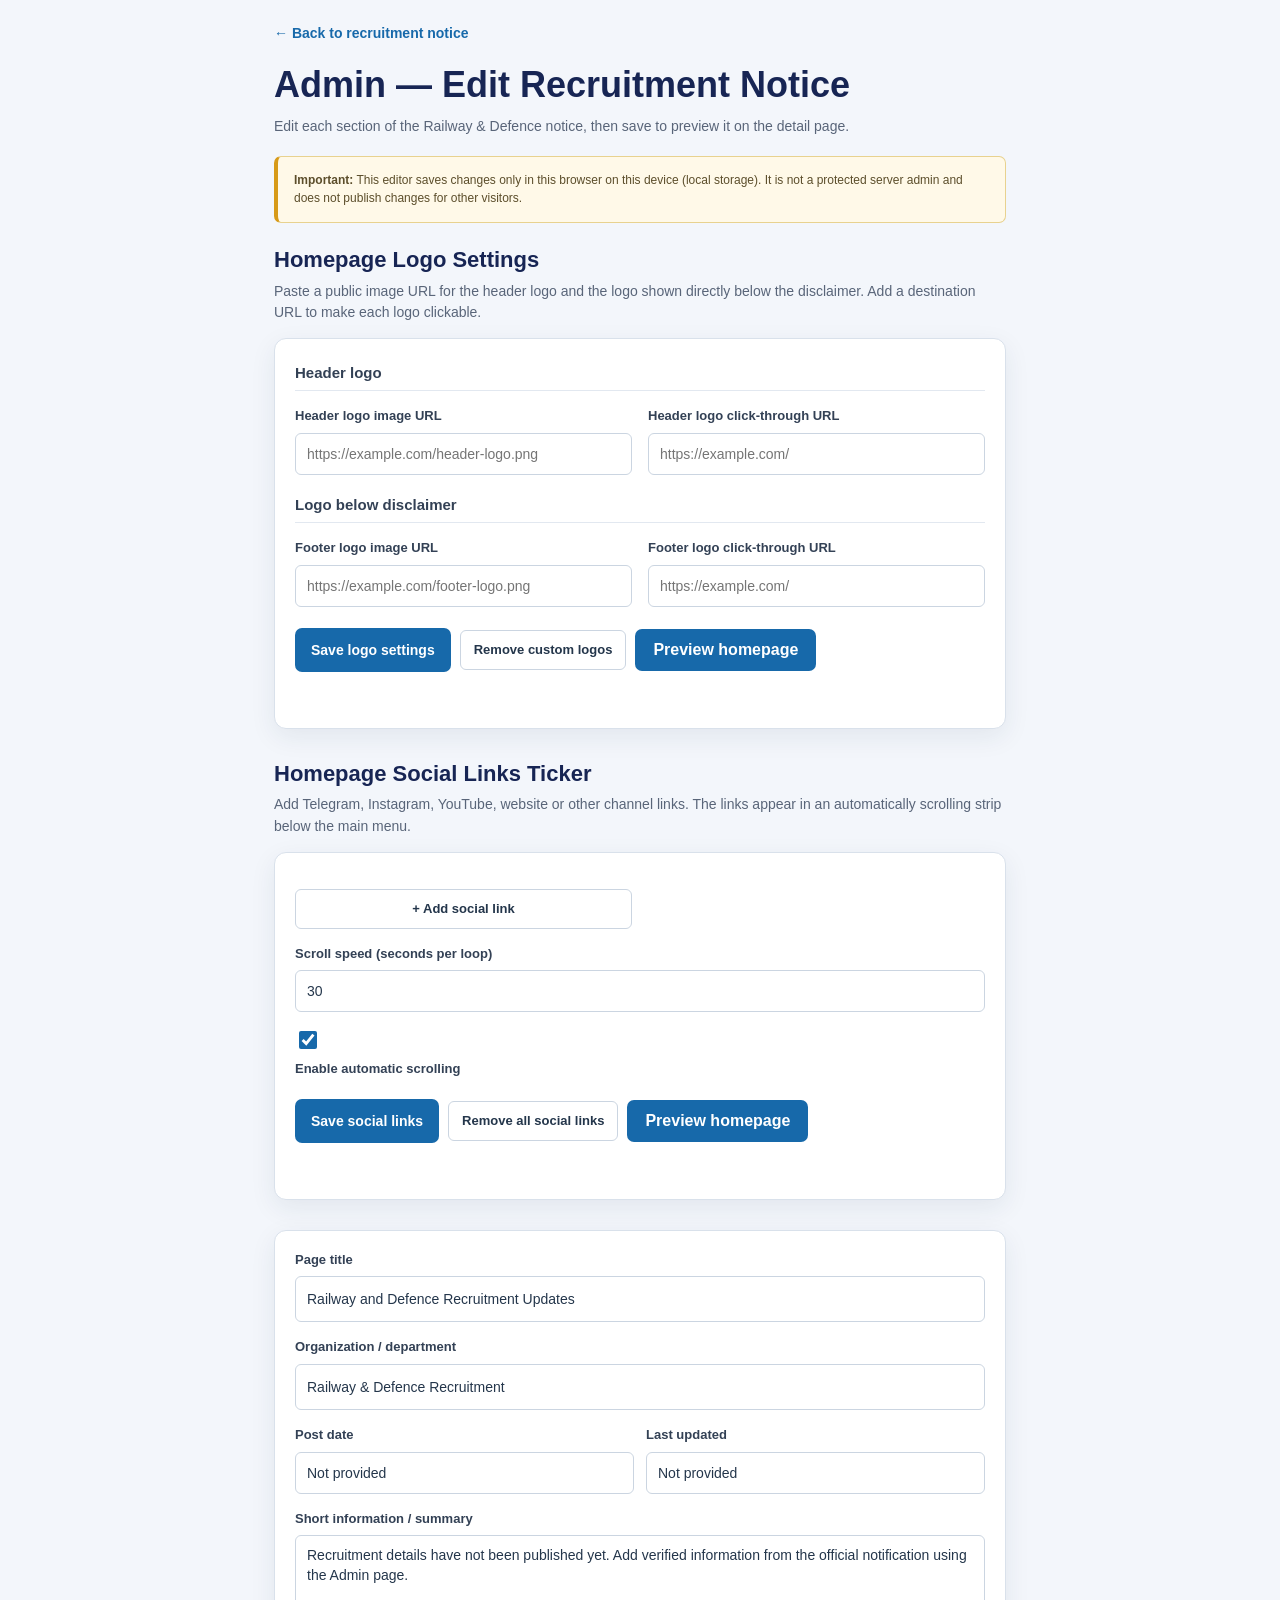
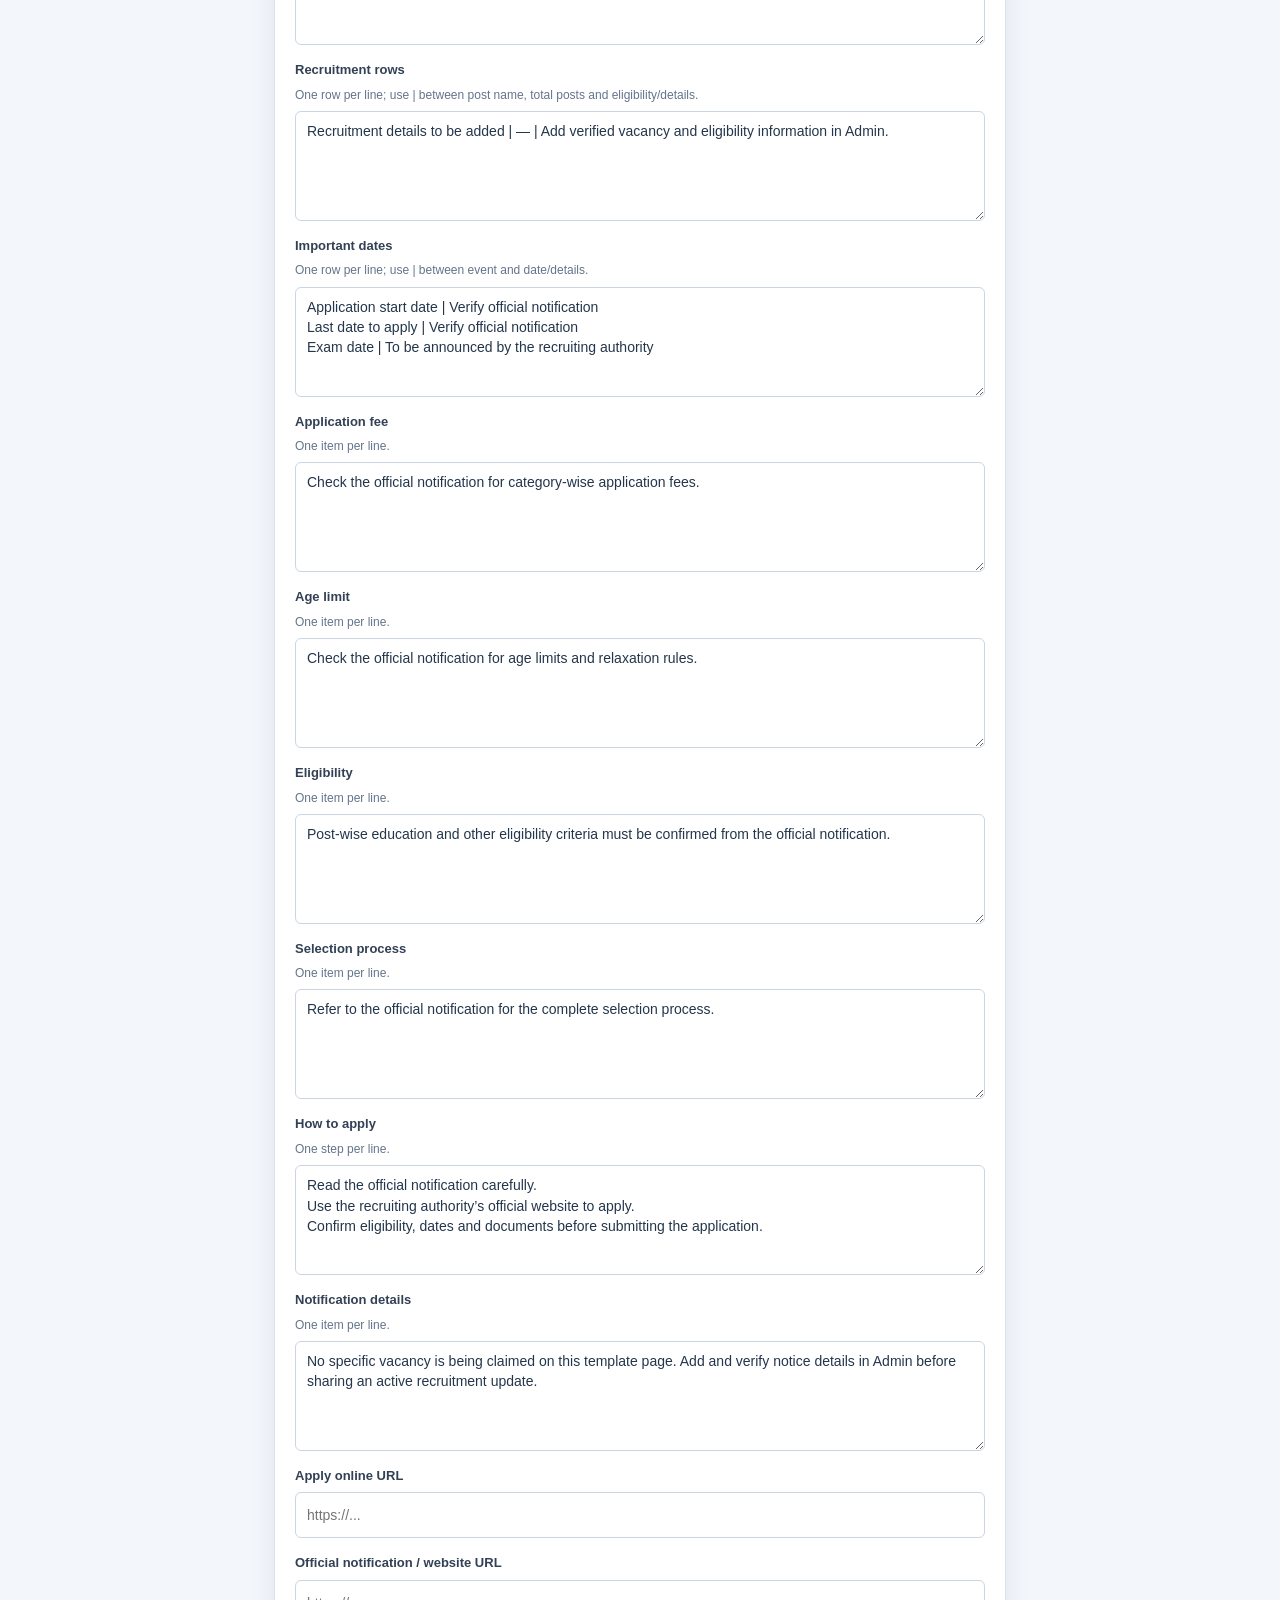
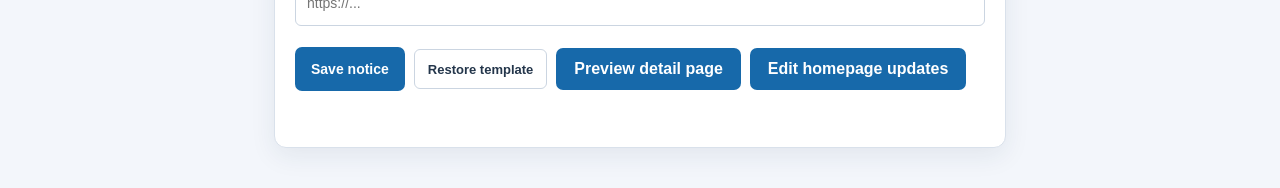
==== commit 40531949: "Add files via upload" ====
--- a/admin.html
+++ b/admin.html
@@ -18,6 +18,43 @@
       <p>Edit each section of the Railway &amp; Defence notice, then save to preview it on the detail page.</p>
     </header>
     <p class="admin-storage-note"><strong>Important:</strong> This editor saves changes only in this browser on this device (local storage). It is not a protected server admin and does not publish changes for other visitors.</p>
+
+    <section class="admin-branding" aria-labelledby="branding-title">
+      <h2 id="branding-title">Homepage Logo Settings</h2>
+      <p>Paste a public image URL for the header logo and the logo shown directly below the disclaimer. Add a destination URL to make each logo clickable.</p>
+      <form class="signature-tool-card admin-form" id="branding-admin-form">
+        <h3>Header logo</h3>
+        <label>Header logo image URL<input class="local-tool-input" name="headerImageUrl" type="url" placeholder="https://example.com/header-logo.png"></label>
+        <label>Header logo click-through URL<input class="local-tool-input" name="headerClickUrl" type="url" placeholder="https://example.com/"></label>
+        <h3>Logo below disclaimer</h3>
+        <label>Footer logo image URL<input class="local-tool-input" name="footerImageUrl" type="url" placeholder="https://example.com/footer-logo.png"></label>
+        <label>Footer logo click-through URL<input class="local-tool-input" name="footerClickUrl" type="url" placeholder="https://example.com/"></label>
+        <div class="admin-actions">
+          <button class="local-tool-primary" type="submit">Save logo settings</button>
+          <button class="image-secondary-button" id="branding-reset" type="button">Remove custom logos</button>
+          <a class="signature-launch-link" href="index.html">Preview homepage</a>
+        </div>
+        <p class="local-tool-status" id="branding-status" role="status" aria-live="polite"></p>
+      </form>
+    </section>
+
+    <section class="admin-social-settings" aria-labelledby="social-settings-title">
+      <h2 id="social-settings-title">Homepage Social Links Ticker</h2>
+      <p>Add Telegram, Instagram, YouTube, website or other channel links. The links appear in an automatically scrolling strip below the main menu.</p>
+      <form class="signature-tool-card admin-form" id="social-admin-form">
+        <div class="social-admin-links" id="social-admin-links" aria-live="polite"></div>
+        <button class="image-secondary-button" id="social-admin-add" type="button">+ Add social link</button>
+        <label class="social-admin-speed">Scroll speed (seconds per loop)<input class="local-tool-input" name="speed" type="number" min="10" max="90" value="30"></label>
+        <label class="social-admin-autoscroll"><input name="enabled" type="checkbox" checked> Enable automatic scrolling</label>
+        <div class="admin-actions">
+          <button class="local-tool-primary" type="submit">Save social links</button>
+          <button class="image-secondary-button" id="social-admin-reset" type="button">Remove all social links</button>
+          <a class="signature-launch-link" href="index.html">Preview homepage</a>
+        </div>
+        <p class="local-tool-status" id="social-admin-status" role="status" aria-live="polite"></p>
+      </form>
+    </section>
+
     <form class="signature-tool-card admin-form" id="recruitment-admin-form">
       <label>Page title<input class="local-tool-input" name="title" required></label>
       <label>Organization / department<input class="local-tool-input" name="organization"></label>
--- a/styles.css
+++ b/styles.css
@@ -1,305 +1,49 @@
-:root {
-  color-scheme: light;
-  --red: #ae173d;
-  --ink: #222;
-  --blue: #071c91;
-  --border: #d1d1d1;
+:root{color-scheme:light;--red:#ae173d;--ink:#222;--blue:#071c91;--border:#d1d1d1}*{box-sizing:border-box}html{scroll-behavior:smooth}body{margin:0;background:#fff;color:var(--ink);font-family:Arial,Helvetica,sans-serif;line-height:1.35}a{color:#0000c8}a:hover,a:focus-visible{color:#b0173c}.site-header{background:var(--red)}.brand-row{max-width:1080px;height:142px;margin:0 auto;padding:12px 24px;display:flex;align-items:center;position:relative}.brand-mark{width:100px;height:100px;display:grid;place-items:center;border:5px double #e9c9d4;border-radius:50%;background:#f0f0f0;color:#102b75;font-family:Georgia,serif;font-size:29px;font-weight:800;text-decoration:none;box-shadow:0 0 0 5px rgba(255,255,255,.16)}.brand-mark.has-image{border:0;border-radius:0;background:transparent;box-shadow:none}.brand-mark img{width:100%;height:100%;object-fit:contain}.brand-copy{position:absolute;left:50%;transform:translateX(-50%);text-align:center;white-space:nowrap;color:#fff}.brand-title{color:#fff;font-size:clamp(24px,4vw,34px);font-weight:800;text-decoration:none}.brand-copy p{margin:0;font-size:14px;font-weight:700}.main-nav{min-height:39px;display:flex;justify-content:center;flex-wrap:wrap;background:#050505}.main-nav a{min-height:39px;padding:10px 13px;color:#fff;border-right:1px solid #666;font-size:14px;text-decoration:none}.main-nav a:hover,.main-nav a:focus-visible{background:#eee;color:#111}.menu-toggle{display:none}.header-tools{display:flex;gap:10px;overflow-x:auto;padding:9px max(12px,calc((100% - 1080px)/2));background:#f6f8fb;border-bottom:1px solid #e2e7ed;scrollbar-width:thin}.header-tools a,.tools-list a{flex:0 0 auto;padding:6px 12px;border-radius:20px;background:#2d9699;color:#fff;font-size:12px;text-decoration:none;white-space:nowrap}.header-tools a:hover,.header-tools a:focus-visible,.tools-list a:hover,.tools-list a:focus-visible{background:#248585;color:#fff}.page-wrap{width:min(1080px,100%);margin:0 auto;padding:10px 0 20px}.intro{padding:3px 14px 0;text-align:center}.intro h1{margin:0 0 20px;color:var(--blue);font-family:Georgia,'Times New Roman',serif;font-size:clamp(19px,2.5vw,22px)}.welcome{margin:0 0 14px;color:#b00000;font-size:14px}.quick-links{margin:0 0 13px;font-size:14px}.quick-links span{margin:0 4px;color:#c40000}.ticker{overflow:hidden;margin:0 0 13px;padding:6px 0;border-top:1px solid #eee;border-bottom:1px solid #eee}.ticker-track{width:max-content;display:flex;align-items:center;gap:7px;animation:ticker-scroll 32s linear infinite;white-space:nowrap;font-family:Georgia,'Times New Roman',serif;font-size:15px}.ticker-track a{color:#0000c8}.ticker:hover .ticker-track{animation-play-state:paused}@keyframes ticker-scroll{to{transform:translateX(-50%)}}.featured-grid{display:grid;grid-template-columns:repeat(4,1fr);gap:3px;margin:0 8px 13px}.featured-grid a{min-height:54px;display:grid;place-items:center;padding:7px;border:2px solid #fff;color:#fff;text-align:center;text-decoration:none;font-size:13px;font-weight:700;line-height:1.15;background:#8d9200}.featured-grid a:nth-child(2){background:#1d2fc8}.featured-grid a:nth-child(3){background:#ff6800}.featured-grid a:nth-child(4){background:#a90000}.featured-grid a:nth-child(5){background:#ff3212}.featured-grid a:nth-child(6){background:#087500}.featured-grid a:nth-child(7){background:#dc27aa}.featured-grid a:nth-child(8){background:#1976d2}.featured-grid a:hover{filter:brightness(.88)}.tools-section{margin:0 8px 16px;border:1px solid #e4a333;scroll-margin-top:10px}.tools-list{display:flex;gap:10px;overflow-x:auto;padding:12px;scrollbar-width:thin}.tools-list a{padding:7px 12px;font-size:13px}.updates-grid{display:grid;grid-template-columns:repeat(3,minmax(0,1fr));align-items:stretch;gap:14px;margin:0 0 20px}#result{grid-column:1;grid-row:1}#admit-card{grid-column:2;grid-row:1}#latest-jobs{grid-column:3;grid-row:1}.updates-section{min-width:0;display:flex;flex-direction:column;overflow:hidden;border:1px solid #e4a333;border-radius:7px;background:#fff;box-shadow:0 3px 12px rgba(28,39,56,.07);scroll-margin-top:10px}.primary-update-section{border-color:#d99b2b}.section-title{margin:0;padding:9px 10px;background:var(--red);color:#fff;text-align:center;font-size:20px;line-height:1.3}.update-list{flex:1;min-height:200px;margin:0;padding:12px 14px 4px 31px}.update-list li{margin:0 0 12px;padding-left:2px;font-size:14px;line-height:1.4;overflow-wrap:anywhere}.update-list a{text-decoration:underline;text-decoration-thickness:1px;text-underline-offset:2px}.view-more{display:block;margin:auto 10px 10px;padding:8px 10px;border-radius:5px;background:#f5f7fb;text-align:right;font-size:13px;font-weight:700;text-decoration:none}.view-more:hover,.view-more:focus-visible{background:#edf1f8;text-decoration:underline}.notice{margin:18px 8px 10px;padding:10px 12px;border:0;background:#fff;color:#c40000;text-align:center;font-family:Georgia,'Times New Roman',serif;font-size:14px;line-height:1.25}.notice a{display:none}.footer-brand{display:grid;justify-items:center;gap:8px;margin:12px 8px 8px}.footer-brand a{display:inline-flex;max-width:100%;align-items:center;justify-content:center}.footer-brand img{display:block;width:auto;height:auto;max-width:min(250px,72vw);max-height:230px;object-fit:contain}#footer-brand-image[hidden]{display:none}.footer-brand strong{color:#172554;font-family:Georgia,'Times New Roman',serif;font-size:clamp(18px,4vw,26px);letter-spacing:.04em;text-align:center}.trademark-note{max-width:900px;margin:4px auto 18px;padding:0 14px;color:#c40000;text-align:center;font-family:Georgia,'Times New Roman',serif;font-size:14px;line-height:1.35}.site-footer{padding:24px 16px 0;background:#10182f;color:#f5f7fb;font-size:14px}.footer-columns{width:min(900px,100%);display:grid;grid-template-columns:repeat(3,minmax(0,1fr));gap:32px;margin:0 auto;padding:0 8px 24px}.footer-columns section{min-width:0;display:flex;flex-direction:column;align-items:flex-start;gap:8px}.footer-columns h2{margin:0 0 5px;padding-bottom:5px;border-bottom:1px solid #d99b2b;color:#fff;font-size:16px}.footer-columns a{color:#f5f7fb;font-size:13px;text-decoration:none}.footer-columns a:hover,.footer-columns a:focus-visible{color:#ffd36e;text-decoration:underline}.footer-copyright{margin:0 -16px;padding:12px 16px;border-top:1px solid #536078;text-align:center;font-family:Georgia,'Times New Roman',serif;font-size:16px;font-weight:700}.signature-tool{max-width:760px;margin:22px auto;padding:0 12px;scroll-margin-top:16px}.signature-tool-header{margin-bottom:14px;text-align:center}.signature-tool-header h2{margin:0 0 5px;color:#172554;font-size:24px}.signature-tool-header p{margin:0;color:#596579;font-size:14px}.signature-tool-card{padding:20px;border:1px solid #d9e1eb;border-radius:12px;background:#fff;box-shadow:0 8px 26px rgba(25,45,75,.08)}.signature-page{min-height:100vh;background:#f3f6fb}.signature-page-wrap{width:min(760px,100%);margin:0 auto;padding:22px 14px 40px}.signature-back-link{display:inline-block;margin-bottom:18px;color:#1769aa;font-size:14px;font-weight:700;text-decoration:none}.signature-page .signature-tool-header h1{margin:0 0 6px;color:#172554;font-size:clamp(24px,5vw,32px)}.signature-page .signature-tool-card{padding:20px}.signature-upload{min-height:190px;display:flex;flex-direction:column;align-items:center;justify-content:center;gap:8px;border:2px dashed #9eb4ce;border-radius:10px;background:#f8fbff;color:#23364d;cursor:pointer;text-align:center}.signature-upload.is-dragging{border-color:#1976d2;background:#edf6ff}.signature-upload-icon{color:#1976d2;font-size:30px;font-weight:700}.signature-upload small{color:#738095}.signature-browse{color:#075bb5;text-decoration:underline}.signature-editor[hidden],.signature-download[hidden]{display:none}.signature-preview-wrap{position:relative;min-height:170px;max-height:52vh;display:grid;place-items:center;overflow:hidden;border:1px solid #e3e8ef;border-radius:8px;background:repeating-conic-gradient(#f5f7fa 0% 25%,#fff 0% 50%) 50%/18px 18px;touch-action:none}#signature-preview{display:block;width:auto;height:auto;max-width:100%;max-height:52vh;object-fit:contain;touch-action:none}#signature-preview.is-cropping{cursor:crosshair}.signature-file-info{margin:10px 0 16px;color:#596579;font-size:13px;overflow-wrap:anywhere}.signature-controls{display:grid;grid-template-columns:repeat(3,minmax(0,1fr));gap:12px}.signature-controls label,.admin-form>label,.admin-field-row label{display:grid;gap:6px;color:#334155;font-size:13px;font-weight:700}.signature-controls input,.local-tool-input{width:100%;min-width:0;padding:9px 10px;border:1px solid #cbd5e1;border-radius:6px;background:#fff;color:#24364b;font:14px Arial,sans-serif}.signature-ratio{display:inline-flex;align-items:center;gap:7px;margin:13px 0;color:#475569;font-size:13px}.signature-ratio input{accent-color:#1769aa}.signature-actions,.admin-actions{display:flex;align-items:center;flex-wrap:wrap;gap:9px}.signature-actions button,.signature-reset,.signature-download,.image-secondary-button{min-height:40px;padding:9px 13px;border:1px solid #cbd5e1;border-radius:6px;background:#fff;color:#24364b;font:700 13px Arial,sans-serif;cursor:pointer;text-decoration:none}.signature-actions .signature-primary,.signature-download{border-color:#1769aa;background:#1769aa;color:#fff}.signature-download{display:inline-flex;align-items:center;margin-top:8px}.signature-status,.local-tool-status{min-height:20px;margin:12px 0 0;color:#475569;font-size:13px;overflow-wrap:anywhere}.signature-status.is-error{color:#b42318}.signature-reset{margin-top:8px}.signature-tool-launch{text-align:center}.signature-tool-launch h2{margin:0 0 8px;color:#172554}.signature-tool-launch p{margin:0 0 16px;color:#596579}.signature-launch-link{display:inline-flex;align-items:center;justify-content:center;min-height:42px;padding:10px 18px;border-radius:7px;background:#1769aa;color:#fff;font-weight:700;text-decoration:none}.signature-launch-link:hover,.signature-launch-link:focus-visible{background:#12568c;color:#fff}.local-tool-page{max-width:760px}.local-tool-card{display:grid;gap:10px}.local-tool-label{display:block;margin-top:5px;color:#334155;font-size:13px;font-weight:700}.local-tool-input{min-height:42px;padding:9px 11px}.local-tool-input[type=file]{padding:8px}.local-tool-input[type=range]{min-height:auto;padding:0;accent-color:#1769aa}.local-tool-primary{min-height:44px;padding:10px 16px;border:0;border-radius:7px;background:#1769aa;color:#fff;font:700 14px Arial,sans-serif;cursor:pointer}.local-tool-primary:hover,.local-tool-primary:focus-visible{background:#12568c}.local-tool-help,.local-tool-status{margin:0;color:#596579;font-size:13px;overflow-wrap:anywhere}.local-tool-result{margin:4px 0 0;padding:14px;border-radius:7px;background:#f1f6fc;color:#23364d;font-weight:700}.local-tool-preview{display:block;max-width:100%;max-height:360px;margin:8px auto;object-fit:contain;border:1px solid #e3e8ef;border-radius:7px}.local-tool-preview[hidden]{display:none}.notice-page{min-height:100vh;background:#fff;font-family:Arial,Helvetica,sans-serif}.notice-site-header{min-height:46px;display:flex;justify-content:space-between;align-items:center;gap:12px;padding:10px max(16px,calc((100% - 1080px)/2));background:#ae173d}.notice-site-header a{color:#fff;font-size:13px;font-weight:700;text-decoration:none}.notice-detail{width:min(1000px,calc(100% - 32px));margin:20px auto 40px;color:#24364b}.notice-breadcrumb{margin-bottom:14px;color:#64748b;font-size:13px}.notice-breadcrumb a{color:#1769aa}.notice-heading{display:grid;grid-template-columns:130px minmax(0,1fr);column-gap:18px;padding:12px 14px 18px;border:1px solid #d7dce2;border-bottom:0}.notice-organization{grid-column:1;grid-row:1/span 2;margin:5px 0;color:#b0173c;font-family:Georgia,serif;font-size:13px;text-align:center}.notice-heading h1{margin:0 0 10px;color:#d00;font-family:Georgia,'Times New Roman',serif;font-size:clamp(21px,3vw,30px);line-height:1.2}.notice-summary{margin:0 0 12px;font-family:Georgia,'Times New Roman',serif;font-size:14px;line-height:1.5;white-space:pre-line}.notice-meta{grid-column:1/-1;margin:12px 0 0;font-size:13px}.notice-panel{margin:0;padding:12px;border:1px solid #d4d4d4;border-bottom:0}.notice-panel h2{margin:0 0 9px;color:#07833b;font-family:Georgia,'Times New Roman',serif;font-size:20px;line-height:1.25;text-align:center}.notice-panel ul,.notice-panel ol{margin:8px 0;padding-left:22px}.notice-panel li,.notice-panel p{margin:5px 0;font-family:Georgia,'Times New Roman',serif;font-size:13px;line-height:1.45}.notice-panel [data-lines] p{overflow-wrap:anywhere}.notice-table-scroll{overflow-x:auto}.notice-panel table{width:100%;border-collapse:collapse;font-family:Georgia,'Times New Roman',serif;font-size:12px}.notice-panel th,.notice-panel td{padding:8px;border:1px solid #777;text-align:left;vertical-align:top;overflow-wrap:anywhere}.notice-panel th{background:#f0f4f8;color:#123}.notice-two-columns{display:grid;grid-template-columns:repeat(2,minmax(0,1fr));gap:14px}.notice-links{display:flex;justify-content:center;flex-wrap:wrap;gap:10px;padding:14px;border:1px solid #d4d4d4}.notice-links a{padding:10px 16px;border-radius:5px;background:#1769aa;color:#fff;font-size:14px;font-weight:700;text-decoration:none}.notice-links a[hidden]{display:none}.notice-links a:not(.notice-apply){background:#fff;color:#1769aa;border:1px solid #1769aa}.notice-disclaimer,.admin-storage-note{margin:14px 0;padding:11px;border:1px solid #e8d28f;border-radius:6px;background:#fff9e8;color:#5c4e2b;font-size:12px}.update-detail-heading{grid-template-columns:1fr}.update-detail-heading h1{color:#d00}.update-category-label{margin:0 0 7px;color:#07833b;font-size:13px;font-weight:700;text-transform:uppercase}.update-detail .notice-panel ul{line-height:1.7}.update-detail .notice-panel[hidden]{display:none}.update-admin-card{margin-top:22px}.admin-page{max-width:820px}.admin-form{display:grid;gap:14px}.admin-form label small{color:#64748b;font-size:12px;font-weight:400}.admin-form textarea.local-tool-input{min-height:76px;height:auto;resize:vertical;line-height:1.45}.admin-field-row{display:grid;grid-template-columns:repeat(2,minmax(0,1fr));gap:12px}.admin-actions .signature-launch-link{min-height:42px}.admin-branding{margin:22px 0 30px}.admin-branding>h2{margin:0 0 6px;color:#172554;font-size:22px}.admin-branding>p{margin:0 0 14px;color:#596579;font-size:14px;line-height:1.55}.admin-branding .admin-form{grid-template-columns:repeat(2,minmax(0,1fr))}.admin-branding .admin-form>label{grid-column:auto}.admin-branding .admin-form h3,.admin-branding .admin-actions,.admin-branding .local-tool-status{grid-column:1/-1}.admin-branding .admin-form h3{margin:4px 0 0;padding-bottom:7px;border-bottom:1px solid #e2e8f0;color:#334155;font-size:15px}.update-admin-page{max-width:920px}.update-admin-page .signature-tool-header{text-align:left}.update-admin-page .admin-storage-note{line-height:1.5}.update-admin-form{grid-template-columns:repeat(2,minmax(0,1fr));gap:11px}.update-admin-form>label{min-width:0}.update-admin-form .update-admin-title-field,.update-admin-links,.update-admin-inline-actions,.update-admin-form .admin-actions,.update-admin-status{grid-column:1/-1}.update-admin-inline-actions{display:flex;flex-wrap:wrap;gap:8px}.update-admin-inline-actions button{min-height:38px;padding:8px 11px}.update-admin-delete{color:#a11b2e}.update-admin-delete:disabled{opacity:.5;cursor:not-allowed}.update-admin-links{min-width:0;margin:0;padding:10px;border:1px solid #d9e1eb;border-radius:7px}.update-admin-links legend{padding:0 5px;color:#334155;font-size:13px;font-weight:700}.update-admin-links .local-tool-help{margin:0 0 8px}.update-admin-links-list{display:grid;gap:8px;margin-bottom:9px}.update-admin-link-row{display:grid;grid-template-columns:minmax(120px,.8fr) minmax(160px,1.2fr) auto;gap:7px;align-items:center}.update-admin-link-row .local-tool-input{min-width:0}.update-admin-remove-link{padding:8px 10px;color:#a11b2e}.update-admin-form .admin-actions{padding-top:2px}.update-admin-status{min-height:18px}.image-resizer-card{padding:22px}.image-resizer-workspace[hidden],.image-result[hidden],.image-progress[hidden],.image-resize-spinner[hidden]{display:none}.image-resizer-file-row{display:flex;align-items:center;justify-content:space-between;gap:12px;margin-bottom:14px;color:#23364d}.image-resizer-preview-wrap{min-height:190px;max-height:48vh;display:grid;place-items:center;overflow:hidden;border:1px solid #e3e8ef;border-radius:8px;background:#f5f7fa}.image-resizer-preview-wrap img{max-width:100%;max-height:46vh;object-fit:contain}.image-settings{margin-top:20px}.image-size-presets{display:grid;grid-template-columns:repeat(4,minmax(0,1fr));gap:8px}.image-size-presets button,.image-manual-controls button,.image-another-button{padding:9px 13px;border:1px solid #cbd5e1;border-radius:6px;background:#fff;color:#24364b;font:700 13px Arial,sans-serif;cursor:pointer}.image-manual-size{display:flex;align-items:center;justify-content:space-between;gap:14px;margin-top:16px;padding:13px;border:1px solid #e1e7ef;border-radius:8px;background:#f8fafc}.image-manual-controls{display:flex;gap:8px;align-items:center}.image-kb-input{display:flex;align-items:center;gap:7px;padding:0 9px;border:1px solid #cbd5e1;border-radius:6px;background:#fff}.image-kb-input input{width:92px;padding:8px 0;border:0;outline:0}.image-resize-button,.image-download-button{border:0;background:#1769aa;color:#fff}.image-resize-button{width:100%;min-height:44px;padding:10px;border-radius:7px;font-weight:700}.image-result{margin-top:20px;padding:20px;border:1px solid #cde8d5;border-radius:10px;background:#f4fbf6;text-align:center}.image-download-button{display:inline-flex;padding:10px 16px;border-radius:7px;color:#fff;font-weight:700;text-decoration:none}.image-another-button{display:block;margin:10px auto}.image-resizer-error{color:#b42318;font-size:13px}.discover-tools{width:min(1080px,calc(100% - 32px));margin:12px auto 18px;border:1px solid #d4dce6;border-radius:4px;overflow:hidden;background:#fff;color:#26384a}.discover-tools h2{margin:0;padding:11px 16px;background:#eaf1fc;font-size:15px}.discover-tools details{border-top:1px solid #e6e9ed}.discover-tools summary{padding:13px 16px;cursor:pointer}.discover-tool-links{display:flex;flex-wrap:wrap;gap:8px;padding:0 16px 14px}.discover-tool-links a{padding:7px 11px;border-radius:18px;background:#2d9699;color:#fff;text-decoration:none}
+
+/* Header menu and admin-configurable social ticker. */
+.social-ticker[hidden]{display:none}
+.social-ticker{height:38px;overflow:hidden;background:#071c91;color:#fff}
+.social-ticker-track{width:max-content;min-width:max-content;display:flex;align-items:center;gap:28px;padding:0 14px;animation:social-ticker-scroll 32s linear infinite;white-space:nowrap;will-change:transform}
+.social-ticker-group{display:flex;align-items:center;gap:18px;min-height:38px}
+.social-ticker-group a{color:#fff;font-size:13px;font-weight:700;text-decoration:none}
+.social-ticker-group a:hover,.social-ticker-group a:focus-visible{color:#ffe08a;text-decoration:underline}
+.social-ticker-group span{color:#f4c85b;font-size:16px}
+.social-ticker:hover .social-ticker-track{animation-play-state:paused}
+@keyframes social-ticker-scroll{to{transform:translateX(-50%)}}
+@media(max-width:700px){.brand-row{height:92px;justify-content:center;padding:8px 64px}.brand-mark{left:10px;width:52px;height:52px;font-size:18px}.brand-copy{left:50%;right:auto;transform:translateX(-50%);width:calc(100% - 132px);max-width:270px;white-space:normal}.brand-title{font-size:clamp(14px,4.1vw,20px);line-height:1.12}.brand-copy p{font-size:9px}.menu-toggle{position:absolute;top:50%;right:9px;transform:translateY(-50%);display:block;width:auto;min-height:38px;padding:8px 10px;border:1px solid rgba(255,255,255,.4);border-radius:5px;background:#050505;color:#fff;text-align:center;font:700 13px Arial,sans-serif;cursor:pointer}.social-ticker{height:34px}.social-ticker-group{min-height:34px}.social-ticker-group a{font-size:12px}}
+@media(max-width:390px){.brand-copy{width:calc(100% - 112px)}.brand-title{font-size:14px}.brand-copy p{font-size:8px}.menu-toggle{right:6px;padding:7px 8px;font-size:12px}}
+.brand-row .menu-toggle{position:absolute;top:50%;right:18px;transform:translateY(-50%);display:block;width:auto;min-height:40px;padding:9px 13px;border:1px solid rgba(255,255,255,.45);border-radius:5px;background:#050505;color:#fff;text-align:center;font:700 14px Arial,sans-serif;cursor:pointer}
+.main-nav.is-collapsed{display:none}
+@media(max-width:700px){.brand-row .menu-toggle{top:50%;right:9px;transform:translateY(-50%);min-height:38px;padding:8px 10px;font-size:13px}.main-nav.is-open{display:flex}}
+@media(prefers-reduced-motion:reduce){.social-ticker-track{animation:none}}
+@media(max-width:760px){.updates-grid{grid-template-columns:repeat(3,minmax(0,1fr))}}@media(max-width:700px){.brand-row{height:112px;justify-content:center;padding:8px}.brand-mark{position:absolute;left:14px;width:62px;height:62px;border-width:3px;font-size:21px}.brand-copy{left:auto;right:10px;transform:none;max-width:calc(100% - 100px);white-space:normal}.brand-title{font-size:clamp(17px,4.5vw,24px)}.brand-copy p{font-size:10px}.menu-toggle{display:block;width:100%;padding:10px 14px;border:0;background:#050505;color:#fff;text-align:left;font:700 15px Arial,sans-serif;cursor:pointer}.main-nav{display:none;align-items:stretch;flex-direction:column}.main-nav.is-open{display:flex}.main-nav a{min-height:40px;border-top:1px solid #444;border-right:0}.header-tools{padding:8px 10px;gap:8px}.header-tools a{padding:6px 10px;font-size:11px}.page-wrap{padding-top:10px}.intro h1{margin-bottom:12px}.welcome,.quick-links{font-size:12px}.ticker-track{font-size:13px}.featured-grid{grid-template-columns:repeat(2,minmax(0,1fr));margin-inline:6px}.featured-grid a{min-height:49px;font-size:11px}.updates-grid{grid-template-columns:repeat(3,minmax(0,1fr));gap:6px;margin-inline:5px}.section-title{padding:7px 3px;font-size:14px}.update-list{min-height:0;padding:8px 4px 2px 17px}.update-list li{margin-bottom:9px;font-size:clamp(10px,1.7vw,12px);line-height:1.3}.view-more{margin:auto 4px 5px;padding:6px 4px;font-size:10px}.footer-columns{gap:18px 12px;padding-inline:2px}.footer-columns h2{font-size:14px}.footer-columns a{font-size:12px;overflow-wrap:anywhere}.admin-field-row{grid-template-columns:1fr}.admin-actions>*{flex:1 1 100%;text-align:center}.notice-detail{width:calc(100% - 20px);margin-top:12px}.notice-heading{grid-template-columns:1fr}.notice-organization{grid-column:1;grid-row:auto;text-align:left}.notice-heading h1{font-size:22px}.notice-meta{grid-column:1;line-height:1.7}.notice-two-columns{grid-template-columns:1fr}.notice-panel{padding:9px}.notice-panel h2{font-size:18px}.admin-branding .admin-form{grid-template-columns:1fr}.admin-branding .admin-form h3,.admin-branding .admin-actions,.admin-branding .local-tool-status{grid-column:1}.update-admin-form{grid-template-columns:minmax(0,1fr);gap:9px}.update-admin-form>*,.update-admin-form .update-admin-title-field,.update-admin-links,.update-admin-inline-actions,.update-admin-form .admin-actions,.update-admin-status{grid-column:1}.update-admin-link-row{grid-template-columns:minmax(0,1fr) auto}.update-admin-link-row [data-link-label],.update-admin-link-row [data-link-url]{grid-column:1}.update-admin-link-row .update-admin-remove-link{grid-column:2;grid-row:1/span 2}.update-admin-inline-actions>*{flex:1 1 100%}}@media(max-width:560px){.footer-columns{grid-template-columns:repeat(2,minmax(0,1fr))}.footer-copyright{font-size:14px}.update-admin-page{padding-inline:10px}.image-size-presets{grid-template-columns:repeat(2,minmax(0,1fr))}.image-manual-size{align-items:stretch;flex-direction:column}.image-manual-controls{width:100%}.image-kb-input{flex:1}}@media(max-width:520px){.signature-page-wrap{padding:14px 10px 28px}.signature-page .signature-tool-card,.signature-tool-card{padding:13px}.signature-preview-wrap{min-height:150px}.signature-controls{grid-template-columns:1fr 1fr}.signature-controls label:last-child{grid-column:1/-1}.signature-actions button{flex:1 1 auto}.signature-edit-actions button{flex:1 1 40%}.signature-unit-controls{grid-template-columns:1fr 1fr}.local-tool-card{padding:13px}.image-resizer-card{padding:13px}.footer-columns a{font-size:11px}}@media(max-width:420px){.brand-mark{width:52px;height:52px;left:9px;font-size:18px}.brand-copy{max-width:calc(100% - 73px);right:5px}.brand-title{font-size:17px}.update-list{padding:7px 3px 2px 15px}.update-list li{font-size:10px;margin-bottom:8px}}@media(prefers-reduced-motion:reduce){*,*::before,*::after{scroll-behavior:auto!important;animation-duration:.01ms!important;animation-iteration-count:1!important}}
+
+/* Compact, non-overlapping homepage header with a slim social-links strip. */
+.site-header .brand-row{height:106px;padding:10px 112px 10px 24px}
+.site-header .brand-mark{width:72px;height:72px;font-size:23px}
+.site-header .brand-copy{width:calc(100% - 220px);max-width:440px;white-space:normal}
+.site-header .brand-title{font-size:clamp(18px,3vw,28px);line-height:1.1}
+.site-header .brand-copy p{font-size:11px}
+.site-header .brand-row .menu-toggle{right:18px;min-height:36px;padding:8px 11px;font-size:13px}
+.site-header .social-ticker{height:30px}
+.site-header .social-ticker-track{gap:20px}
+.site-header .social-ticker-group{min-height:30px;gap:13px}
+.site-header .social-ticker-group a{font-size:12px}
+.site-header .social-ticker-group span{font-size:14px}
+
+@media(max-width:700px){
+  .site-header .brand-row{height:78px;padding:8px 88px 8px 68px}
+  .site-header .brand-mark{left:9px;width:48px;height:48px;font-size:17px}
+  .site-header .brand-copy{left:auto;right:88px;width:calc(100% - 160px);max-width:none;transform:none;text-align:center}
+  .site-header .brand-title{font-size:clamp(12px,3.8vw,16px);line-height:1.1}
+  .site-header .brand-copy p{font-size:8px}
+  .site-header .brand-row .menu-toggle{right:8px;min-height:34px;padding:7px 8px;font-size:12px}
+  .site-header .social-ticker{height:27px}
+  .site-header .social-ticker-group{min-height:27px;gap:11px}
+  .site-header .social-ticker-group a{font-size:11px}
 }
-
-* { box-sizing: border-box; }
-html { scroll-behavior: smooth; }
-body { margin: 0; background: #fff; color: var(--ink); font-family: Arial, Helvetica, sans-serif; line-height: 1.35; }
-a { color: #0000c8; }
-a:hover, a:focus-visible { color: #b0173c; }
-.site-header { background: var(--red); }
-.brand-row { max-width: 1080px; height: 142px; margin: 0 auto; padding: 12px 24px; display: flex; align-items: center; position: relative; }
-.brand-mark { width: 100px; height: 100px; display: grid; place-items: center; border: 5px double #e9c9d4; border-radius: 50%; background: #f0f0f0; color: #102b75; font-family: Georgia, serif; font-size: 29px; font-weight: 800; text-decoration: none; box-shadow: 0 0 0 5px rgba(255,255,255,.16); }
-.brand-copy { position: absolute; left: 50%; transform: translateX(-50%); text-align: center; white-space: nowrap; color: #fff; }
-.brand-title { color: #fff; font-size: clamp(24px, 4vw, 34px); font-weight: 800; text-decoration: none; }
-.brand-copy p { margin: 0; font-size: 14px; font-weight: 700; }
-.main-nav { min-height: 39px; display: flex; justify-content: center; flex-wrap: wrap; background: #050505; }
-.main-nav a { min-height: 39px; padding: 10px 13px; color: #fff; border-right: 1px solid #666; font-size: 14px; text-decoration: none; }
-.main-nav a:hover, .main-nav a:focus-visible { background: #eee; color: #111; }
-.menu-toggle { display: none; }
-.header-tools { display: flex; gap: 10px; overflow-x: auto; padding: 9px max(12px, calc((100% - 1080px) / 2)); background: #f6f8fb; border-bottom: 1px solid #e2e7ed; scrollbar-width: thin; }
-.header-tools a { flex: 0 0 auto; padding: 6px 12px; border-radius: 20px; background: #2d9699; color: #fff; font-size: 12px; text-decoration: none; white-space: nowrap; }
-.header-tools a:hover, .header-tools a:focus-visible { background: #248585; color: #fff; }
-.page-wrap { width: min(1080px, 100%); margin: 0 auto; padding: 10px 0 20px; }
-.intro { padding: 3px 14px 0; text-align: center; }
-.intro h1 { margin: 0 0 20px; color: var(--blue); font-family: Georgia, 'Times New Roman', serif; font-size: clamp(19px, 2.5vw, 22px); }
-.welcome { margin: 0 0 14px; color: #b00000; font-size: 14px; }
-.quick-links { margin: 0 0 13px; font-size: 14px; }
-.quick-links span { margin: 0 4px; color: #c40000; }
-.ticker { overflow: hidden; margin: 0 0 13px; padding: 6px 0; border-top: 1px solid #eee; border-bottom: 1px solid #eee; }
-.ticker-track { width: max-content; display: flex; align-items: center; gap: 7px; animation: ticker-scroll 32s linear infinite; white-space: nowrap; font-family: Georgia, 'Times New Roman', serif; font-size: 15px; }
-.ticker-track a { color: #0000c8; }
-.ticker:hover .ticker-track { animation-play-state: paused; }
-@keyframes ticker-scroll { to { transform: translateX(-50%); } }
-.featured-grid { display: grid; grid-template-columns: repeat(4, 1fr); gap: 3px; margin: 0 8px 13px; }
-.featured-grid a { min-height: 54px; display: grid; place-items: center; padding: 7px; border: 2px solid #fff; color: #fff; text-align: center; text-decoration: none; font-size: 13px; font-weight: 700; line-height: 1.15; background: #8d9200; }
-.featured-grid a:nth-child(2) { background: #1d2fc8; }
-.featured-grid a:nth-child(3) { background: #ff6800; }
-.featured-grid a:nth-child(4) { background: #a90000; }
-.featured-grid a:nth-child(5) { background: #ff3212; }
-.featured-grid a:nth-child(6) { background: #087500; }
-.featured-grid a:nth-child(7) { background: #dc27aa; }
-.featured-grid a:nth-child(8) { background: #1976d2; }
-.featured-grid a:hover { filter: brightness(.88); }
-.tools-section { margin: 0 8px 16px; border: 1px solid #e4a333; scroll-margin-top: 10px; }
-.tools-list { display: flex; gap: 10px; overflow-x: auto; padding: 12px; scrollbar-width: thin; }
-.tools-list a { flex: 0 0 auto; padding: 7px 12px; border-radius: 20px; background: #2d9699; color: #fff; font-size: 13px; text-decoration: none; white-space: nowrap; }
-.tools-list a:hover, .tools-list a:focus-visible { background: #248585; color: #fff; }
-.updates-grid { display: grid; grid-template-columns: repeat(3, minmax(0, 1fr)); gap: 12px; margin: 0 0 18px; }
-.updates-section { min-width: 0; border: 1px solid #e4a333; scroll-margin-top: 10px; }
-.section-title { margin: 0; padding: 5px 8px; background: var(--red); color: #fff; text-align: center; font-size: 20px; line-height: 1.3; }
-.update-list { min-height: 200px; margin: 0; padding: 5px 12px 0 21px; }
-.update-list li { margin: 0 0 14px; padding-left: 1px; font-size: 13px; line-height: 1.2; }
-.update-list a { text-decoration: underline; }
-.view-more { display: block; padding: 0 10px 9px; text-align: right; font-size: 13px; font-weight: 700; }
-.notice { margin: 18px 8px 4px; padding: 12px; border: 1px solid #e8d28f; background: #fff9e8; color: #5c4e2b; font-size: 13px; scroll-margin-top: 10px; }
-.site-footer { padding: 18px 12px; background: #111; color: #eee; text-align: center; font-size: 13px; }
-.site-footer strong { font-size: 16px; }
-.site-footer p { margin: 5px 0; }
-.discover-tools { width: min(1080px, calc(100% - 32px)); margin: 12px auto 18px; border: 1px solid #d4dce6; border-radius: 4px; overflow: hidden; background: #fff; color: #26384a; }
-.discover-tools h2 { margin: 0; padding: 11px 16px; background: #eaf1fc; color: #26384a; font-size: 15px; font-weight: 500; }
-.discover-tools details { border-top: 1px solid #e6e9ed; }
-.discover-tools summary { position: relative; padding: 13px 38px 13px 16px; cursor: pointer; list-style: none; font-size: 14px; }
-.discover-tools summary::-webkit-details-marker { display: none; }
-.discover-tools summary::after { content: "›"; position: absolute; top: 8px; right: 17px; color: #8793a0; font-size: 23px; }
-.discover-tools details[open] summary::after { content: "⌄"; top: 6px; }
-.discover-tool-links { display: flex; flex-wrap: wrap; gap: 8px; padding: 0 16px 14px; }
-.discover-tool-links a { padding: 7px 11px; border-radius: 18px; background: #2d9699; color: #fff; font-size: 12px; text-decoration: none; }
-.discover-tool-links a:hover, .discover-tool-links a:focus-visible { background: #248585; color: #fff; }
-
-
-
-@media (max-width: 700px) {
-  .brand-row { height: 112px; justify-content: center; padding: 8px; }
-  .brand-mark { position: absolute; left: 14px; width: 62px; height: 62px; border-width: 3px; font-size: 21px; }
-  .brand-copy { left: auto; right: 10px; transform: none; max-width: calc(100% - 100px); white-space: normal; }
-  .brand-title { font-size: clamp(17px, 4.5vw, 24px); }
-  .brand-copy p { font-size: 10px; }
-  .menu-toggle { display: block; width: 100%; padding: 10px 14px; border: 0; background: #050505; color: #fff; text-align: left; font: 700 15px Arial, sans-serif; cursor: pointer; }
-  .main-nav { display: none; align-items: stretch; flex-direction: column; }
-  .main-nav.is-open { display: flex; }
-  .main-nav a { min-height: 40px; border-top: 1px solid #444; border-right: 0; }
-  .header-tools { padding: 8px 10px; gap: 8px; }
-  .header-tools a { padding: 6px 10px; font-size: 11px; }
-  .page-wrap { padding-top: 10px; }
-  .intro h1 { margin-bottom: 12px; }
-  .welcome, .quick-links { font-size: 12px; }
-  .ticker-track { font-size: 13px; }
-  .featured-grid { grid-template-columns: repeat(2, minmax(0, 1fr)); margin-inline: 6px; }
-  .featured-grid a { min-height: 49px; font-size: 11px; }
-  .updates-grid { grid-template-columns: repeat(2, minmax(0, 1fr)); gap: 8px; margin-inline: 6px; }
-  .section-title { font-size: 17px; }
-  .update-list { min-height: 0; padding: 7px 6px 0 18px; }
-  .update-list li { margin-bottom: 12px; font-size: 11px; }
-  .view-more { font-size: 11px; }
+@media(max-width:360px){
+  .site-header .brand-copy{right:82px;width:calc(100% - 150px)}
+  .site-header .brand-title{font-size:12px}
+  .site-header .brand-row .menu-toggle{right:6px;padding-inline:7px}
 }
-
-@media (max-width: 420px) {
-  .brand-mark { width: 52px; height: 52px; left: 9px; font-size: 18px; }
-  .brand-copy { max-width: calc(100% - 73px); right: 5px; }
-  .brand-title { font-size: 17px; }
-  .updates-grid { grid-template-columns: 1fr; }
-  .update-list { padding: 8px 12px 0 23px; }
-  .update-list li { font-size: 13px; margin-bottom: 12px; }
-}
-
-@media (prefers-reduced-motion: reduce) {
-  *, *::before, *::after { scroll-behavior: auto !important; animation-duration: .01ms !important; animation-iteration-count: 1 !important; }
-}
-
-/* Signature resizer tool */
-.signature-tool { max-width: 760px; margin: 22px auto; padding: 0 12px; scroll-margin-top: 16px; }
-.signature-tool-header { margin-bottom: 14px; text-align: center; }
-.signature-tool-header h2 { margin: 0 0 5px; color: #172554; font-size: 24px; }
-.signature-tool-header p { margin: 0; color: #596579; font-size: 14px; }
-.signature-tool-card { padding: 20px; border: 1px solid #d9e1eb; border-radius: 12px; background: #fff; box-shadow: 0 8px 26px rgba(25, 45, 75, .08); }
-.signature-upload { min-height: 190px; display: flex; flex-direction: column; align-items: center; justify-content: center; gap: 8px; border: 2px dashed #9eb4ce; border-radius: 10px; background: #f8fbff; color: #23364d; cursor: pointer; text-align: center; }
-.signature-upload.is-dragging { border-color: #1976d2; background: #edf6ff; }
-.signature-upload-icon { color: #1976d2; font-size: 30px; font-weight: 700; }
-.signature-upload small { color: #738095; }
-.signature-browse { color: #075bb5; text-decoration: underline; }
-.signature-editor[hidden], .signature-download[hidden] { display: none; }
-.signature-preview-wrap { min-height: 170px; display: grid; place-items: center; overflow: hidden; border: 1px solid #e3e8ef; border-radius: 8px; background: repeating-conic-gradient(#f5f7fa 0% 25%, #fff 0% 50%) 50% / 18px 18px; }
-#signature-preview { display: block; max-width: 100%; max-height: 260px; object-fit: contain; }
-.signature-file-info { margin: 10px 0 16px; color: #596579; font-size: 13px; overflow-wrap: anywhere; }
-.signature-controls { display: grid; grid-template-columns: repeat(3, minmax(0, 1fr)); gap: 12px; }
-.signature-controls label { display: grid; gap: 6px; color: #334155; font-size: 13px; font-weight: 700; }
-.signature-controls input { width: 100%; min-width: 0; padding: 9px 10px; border: 1px solid #cbd5e1; border-radius: 6px; font: inherit; }
-.signature-ratio { display: inline-flex; align-items: center; gap: 7px; margin: 13px 0; color: #475569; font-size: 13px; }
-.signature-ratio input { accent-color: #1769aa; }
-.signature-actions { display: flex; flex-wrap: wrap; gap: 9px; }
-.signature-actions button, .signature-reset, .signature-download { min-height: 40px; padding: 9px 13px; border: 1px solid #cbd5e1; border-radius: 6px; background: #fff; color: #24364b; font: 700 13px Arial, sans-serif; cursor: pointer; text-decoration: none; }
-.signature-actions .signature-primary, .signature-download { border-color: #1769aa; background: #1769aa; color: #fff; }
-.signature-download { display: inline-flex; align-items: center; margin-top: 8px; }
-.signature-status { min-height: 20px; margin: 12px 0 0; color: #475569; font-size: 13px; }
-.signature-status.is-error { color: #b42318; }
-.signature-reset { margin-top: 8px; }
-.signature-tool-launch { text-align: center; }
-.signature-tool-launch h2 { margin: 0 0 8px; color: #172554; }
-.signature-tool-launch p { margin: 0 0 16px; color: #596579; }
-.signature-launch-link { display: inline-flex; align-items: center; justify-content: center; min-height: 42px; padding: 10px 18px; border-radius: 7px; background: #1769aa; color: #fff; font-weight: 700; text-decoration: none; }
-.signature-launch-link:hover, .signature-launch-link:focus-visible { background: #12568c; color: #fff; }
-.signature-page { min-height: 100vh; background: #f3f6fb; }
-.signature-page-wrap { width: min(760px, 100%); margin: 0 auto; padding: 22px 14px 40px; }
-.signature-back-link { display: inline-block; margin-bottom: 18px; color: #1769aa; font-size: 14px; font-weight: 700; text-decoration: none; }
-.signature-page .signature-tool-header h1 { margin: 0 0 6px; color: #172554; font-size: clamp(24px, 5vw, 32px); }
-.signature-page .signature-tool-card { padding: 20px; }
-.signature-preview-wrap { position: relative; min-height: 180px; max-height: 52vh; touch-action: none; }
-#signature-preview { width: auto; height: auto; max-width: 100%; max-height: 52vh; touch-action: none; }
-#signature-preview.is-cropping { cursor: crosshair; }
-.signature-crop-hint { position: absolute; top: 8px; left: 50%; transform: translateX(-50%); width: max-content; max-width: calc(100% - 16px); padding: 5px 9px; border-radius: 20px; background: rgba(20, 35, 55, .82); color: #fff; font-size: 12px; pointer-events: none; }
-.signature-crop-hint[hidden] { display: none; }
-.signature-edit-actions { margin: 12px 0 16px; }
-.signature-actions button.is-active { border-color: #1769aa; background: #e8f3ff; color: #135994; }
-.signature-actions button:disabled { opacity: .48; cursor: not-allowed; }
-.signature-unit-controls { grid-template-columns: repeat(2, minmax(0, 1fr)); margin-top: 10px; }
-.signature-unit-controls label:first-child { grid-column: 1 / -1; }
-.signature-unit-controls select { width: 100%; min-width: 0; padding: 9px 10px; border: 1px solid #cbd5e1; border-radius: 6px; background: #fff; color: #24364b; font: inherit; }
-@media (max-width: 520px) {
-  .signature-page-wrap { padding: 14px 10px 28px; }
-  .signature-page .signature-tool-card { padding: 12px; }
-  .signature-preview-wrap { min-height: 150px; }
-  .signature-edit-actions button { flex: 1 1 40%; }
-  .signature-unit-controls { grid-template-columns: 1fr 1fr; }
-}
-@media (max-width: 520px) {
-  .signature-tool-card { padding: 13px; }
-  .signature-controls { grid-template-columns: 1fr 1fr; }
-  .signature-controls label:last-child { grid-column: 1 / -1; }
-    .signature-actions button { flex: 1 1 auto; }
-}
-
-/* Standalone image resizer */
-.image-resizer-page { max-width: 820px; }
-.image-resizer-card { padding: 22px; }
-.image-resizer-workspace[hidden], .image-result[hidden], .image-progress[hidden], .image-resize-spinner[hidden] { display: none; }
-.image-resizer-file-row { display: flex; align-items: center; justify-content: space-between; gap: 12px; margin-bottom: 14px; color: #23364d; }
-.image-resizer-file-row > div { min-width: 0; display: grid; gap: 4px; }
-.image-resizer-file-row strong { overflow-wrap: anywhere; }
-.image-resizer-file-row span { color: #718096; font-size: 12px; }
-.image-secondary-button, .image-size-presets button, .image-manual-controls button, .image-another-button { padding: 9px 13px; border: 1px solid #cbd5e1; border-radius: 6px; background: #fff; color: #24364b; font: 700 13px Arial, sans-serif; cursor: pointer; }
-.image-resizer-preview-wrap { min-height: 190px; max-height: 48vh; display: grid; place-items: center; overflow: hidden; border: 1px solid #e3e8ef; border-radius: 8px; background: repeating-conic-gradient(#f5f7fa 0% 25%, #fff 0% 50%) 50% / 18px 18px; }
-#image-preview { display: block; max-width: 100%; max-height: 46vh; object-fit: contain; }
-.image-settings { margin-top: 20px; }
-.image-settings h2 { margin: 0 0 12px; color: #172554; font-size: 18px; }
-.image-size-presets { display: grid; grid-template-columns: repeat(4, minmax(0, 1fr)); gap: 8px; }
-.image-size-presets button { min-height: 40px; color: #1769aa; }
-.image-size-presets button.is-selected { border-color: #1769aa; background: #e8f3ff; color: #135994; }
-.image-manual-size { display: flex; align-items: center; justify-content: space-between; gap: 14px; margin-top: 16px; padding: 13px; border: 1px solid #e1e7ef; border-radius: 8px; background: #f8fafc; }
-.image-manual-size label { display: grid; gap: 3px; color: #334155; }
-.image-manual-size small { color: #718096; font-size: 12px; font-weight: 400; }
-.image-manual-controls { display: flex; gap: 8px; align-items: center; }
-.image-kb-input { display: flex; align-items: center; gap: 7px; padding: 0 9px; border: 1px solid #cbd5e1; border-radius: 6px; background: #fff; }
-.image-kb-input input { width: 92px; padding: 8px 0; border: 0; outline: 0; color: #24364b; font: 14px Arial, sans-serif; }
-.image-kb-input span { color: #718096; font-size: 12px; }
-.image-manual-controls button, .image-resize-button, .image-download-button { border-color: #1769aa; background: #1769aa; color: #fff; }
-.image-selected-target { margin: 14px 0; color: #475569; font-size: 13px; }
-.image-resize-button { width: 100%; min-height: 44px; display: flex; align-items: center; justify-content: center; gap: 10px; padding: 10px 16px; border: 0; border-radius: 7px; font: 700 14px Arial, sans-serif; cursor: pointer; }
-.image-resize-button:disabled { opacity: .5; cursor: not-allowed; }
-.image-resize-spinner { width: 16px; height: 16px; border: 2px solid rgba(255,255,255,.4); border-top-color: #fff; border-radius: 50%; animation: image-spin .7s linear infinite; }
-@keyframes image-spin { to { transform: rotate(360deg); } }
-.image-progress { margin-top: 10px; color: #475569; text-align: center; font-size: 13px; }
-.image-resizer-error { min-height: 18px; margin: 10px 0 0; color: #b42318; font-size: 13px; }
-.image-result { margin-top: 20px; padding: 20px; border: 1px solid #cde8d5; border-radius: 10px; background: #f4fbf6; text-align: center; }
-.image-result-check { width: 38px; height: 38px; display: grid; place-items: center; margin: 0 auto 8px; border-radius: 50%; background: #1c9b55; color: #fff; font-size: 22px; }
-.image-result h2 { margin: 0 0 4px; color: #14532d; font-size: 19px; }
-.image-result > p { margin: 0; color: #64748b; font-size: 13px; }
-.image-result-sizes { display: flex; align-items: center; justify-content: center; gap: 18px; margin: 18px 0; }
-.image-result-sizes div { display: grid; gap: 3px; }
-.image-result-sizes small { color: #718096; font-size: 12px; }
-.image-result-sizes strong { color: #23364d; font-size: 14px; }
-.image-result-sizes > span { color: #718096; }
-.image-download-button { min-height: 42px; display: inline-flex; align-items: center; justify-content: center; padding: 10px 16px; border-radius: 7px; color: #fff; font-size: 14px; font-weight: 700; text-decoration: none; }
-.image-download-button:hover, .image-download-button:focus-visible { background: #12568c; color: #fff; }
-.image-another-button { display: block; margin: 10px auto 0; }
-.image-privacy-note { margin: 14px 0 0; color: #718096; text-align: center; font-size: 12px; }
-@media (max-width: 520px) {
-  .image-resizer-card { padding: 13px; }
-  .image-size-presets { grid-template-columns: repeat(2, minmax(0, 1fr)); }
-  .image-manual-size { align-items: stretch; flex-direction: column; }
-  .image-manual-controls { width: 100%; }
-  .image-kb-input { flex: 1; }
-  .image-kb-input input { width: 100%; }
-}
-
-/* Standalone local tools */
-.local-tool-page { max-width: 760px; }
-.local-tool-card { display: grid; gap: 10px; }
-.local-tool-label { display: block; margin-top: 5px; color: #334155; font-size: 13px; font-weight: 700; }
-.local-tool-input { width: 100%; min-height: 42px; padding: 9px 11px; border: 1px solid #cbd5e1; border-radius: 6px; background: #fff; color: #24364b; font: 14px Arial, sans-serif; }
-.local-tool-input[type="file"] { padding: 8px; }
-.local-tool-input[type="range"] { min-height: auto; padding: 0; accent-color: #1769aa; }
-.local-tool-primary { min-height: 44px; padding: 10px 16px; border: 0; border-radius: 7px; background: #1769aa; color: #fff; font: 700 14px Arial, sans-serif; cursor: pointer; }
-.local-tool-primary:hover, .local-tool-primary:focus-visible { background: #12568c; }
-.local-tool-primary:disabled { opacity: .6; cursor: wait; }
-.local-tool-help, .local-tool-status { margin: 0; color: #596579; font-size: 13px; overflow-wrap: anywhere; }
-.local-tool-result { margin: 4px 0 0; padding: 14px; border-radius: 7px; background: #f1f6fc; color: #23364d; font-weight: 700; }
-.local-tool-preview { display: block; max-width: 100%; max-height: 360px; margin: 8px auto; object-fit: contain; border: 1px solid #e3e8ef; border-radius: 7px; }
-.local-tool-preview[hidden] { display: none; }
-@media (max-width: 520px) {
-  .local-tool-card { padding: 13px; }
-}
-
-/* Recruitment notice details and local admin editor */
-.notice-page { min-height: 100vh; background: #fff; font-family: Arial, Helvetica, sans-serif; }
-.notice-site-header { min-height: 46px; display: flex; justify-content: space-between; align-items: center; gap: 12px; padding: 10px max(16px, calc((100% - 1080px) / 2)); background: #ae173d; }
-.notice-site-header a { color: #fff; font-size: 13px; font-weight: 700; text-decoration: none; }
-.notice-detail { width: min(1000px, calc(100% - 32px)); margin: 20px auto 40px; color: #24364b; }
-.notice-breadcrumb { margin-bottom: 14px; color: #64748b; font-size: 13px; }
-.notice-breadcrumb a { color: #1769aa; }
-.notice-heading { display: grid; grid-template-columns: 130px minmax(0, 1fr); column-gap: 18px; padding: 12px 14px 18px; border: 1px solid #d7dce2; border-bottom: 0; }
-.notice-organization { grid-column: 1; grid-row: 1 / span 2; margin: 5px 0; color: #b0173c; font-family: Georgia, serif; font-size: 13px; text-align: center; }
-.notice-heading h1 { margin: 0 0 10px; color: #d00; font-family: Georgia, 'Times New Roman', serif; font-size: clamp(21px, 3vw, 30px); line-height: 1.2; }
-.notice-summary { margin: 0 0 12px; font-family: Georgia, 'Times New Roman', serif; font-size: 14px; line-height: 1.5; white-space: pre-line; }
-.notice-meta { grid-column: 1 / -1; margin: 12px 0 0; font-size: 13px; }
-.notice-meta strong { color: #111; }
-.notice-panel { margin: 0; padding: 12px; border: 1px solid #d4d4d4; border-bottom: 0; }
-.notice-panel h2 { margin: 0 0 9px; color: #07833b; font-family: Georgia, 'Times New Roman', serif; font-size: 20px; line-height: 1.25; text-align: center; }
-.notice-panel ul, .notice-panel ol { margin: 8px 0; padding-left: 22px; }
-.notice-panel li, .notice-panel p { margin: 5px 0; font-family: Georgia, 'Times New Roman', serif; font-size: 13px; line-height: 1.45; }
-.notice-panel [data-lines] p { overflow-wrap: anywhere; }
-.notice-table-scroll { overflow-x: auto; }
-.notice-panel table { width: 100%; border-collapse: collapse; font-family: Georgia, 'Times New Roman', serif; font-size: 12px; }
-.notice-panel th, .notice-panel td { padding: 8px; border: 1px solid #777; text-align: left; vertical-align: top; overflow-wrap: anywhere; }
-.notice-panel th { background: #f0f4f8; color: #123; }
-.notice-two-columns { display: grid; grid-template-columns: repeat(2, minmax(0, 1fr)); gap: 14px; }
-.notice-two-columns > div { min-width: 0; }
-.notice-links { display: flex; justify-content: center; flex-wrap: wrap; gap: 10px; padding: 14px; border: 1px solid #d4d4d4; }
-.notice-links a { padding: 10px 16px; border-radius: 5px; background: #1769aa; color: #fff; font-size: 14px; font-weight: 700; text-decoration: none; }
-.notice-links a[hidden] { display: none; }
-.notice-links a:not(.notice-apply) { background: #fff; color: #1769aa; border: 1px solid #1769aa; }
-.notice-disclaimer { margin: 14px 0; padding: 11px; border: 1px solid #e8d28f; background: #fff9e8; color: #5c4e2b; font-size: 12px; }
-.update-detail-heading { grid-template-columns: 1fr; }
-.update-detail-heading h1 { color: #d00; }
-.update-category-label { margin: 0 0 7px; color: #07833b; font-size: 13px; font-weight: 700; text-transform: uppercase; }
-.update-detail .notice-panel ul { line-height: 1.7; }
-.update-detail .notice-panel[hidden] { display: none; }
-.update-admin-card { margin-top: 22px; }
-.update-admin-card .signature-tool-header { margin-bottom: 4px; }
-.admin-page { max-width: 820px; }
-.admin-storage-note { padding: 12px; border: 1px solid #e8d28f; border-radius: 6px; background: #fff9e8; color: #5c4e2b; font-size: 13px; }
-.admin-form { display: grid; gap: 14px; }
-.admin-form > label, .admin-field-row label { display: grid; gap: 6px; color: #334155; font-size: 13px; font-weight: 700; }
-.admin-form label small { color: #64748b; font-size: 12px; font-weight: 400; }
-.admin-form .local-tool-input { min-width: 0; }
-.admin-form textarea.local-tool-input { min-height: 76px; height: auto; resize: vertical; line-height: 1.45; }
-.admin-field-row { display: grid; grid-template-columns: repeat(2, minmax(0, 1fr)); gap: 12px; }
-.admin-actions { display: flex; align-items: center; flex-wrap: wrap; gap: 10px; }
-.admin-actions .signature-launch-link { min-height: 42px; }
-@media (max-width: 600px) {
-  .notice-detail { width: calc(100% - 20px); margin-top: 12px; }
-  .notice-heading { grid-template-columns: 1fr; }
-  .notice-organization { grid-column: 1; grid-row: auto; text-align: left; }
-  .notice-heading h1 { font-size: 22px; }
-  .notice-meta { grid-column: 1; line-height: 1.7; }
-  .notice-two-columns { grid-template-columns: 1fr; }
-  .notice-panel { padding: 9px; }
-  .notice-panel h2 { font-size: 18px; }
-  .admin-field-row { grid-template-columns: 1fr; }
-  .admin-actions > * { flex: 1 1 100%; text-align: center; }
-}
-
--- a/admin.css
+++ b/admin.css
@@ -73,3 +73,141 @@
     grid-template-columns: 1fr;
   }
 }
+
+.admin-branding {
+  margin: 22px 0 30px;
+}
+
+.admin-branding > h2 {
+  margin: 0 0 6px;
+  color: #172554;
+  font-size: 22px;
+}
+
+.admin-branding > p {
+  margin: 0 0 14px;
+  color: #596579;
+  font-size: 14px;
+  line-height: 1.55;
+}
+
+.admin-branding .admin-form {
+  grid-template-columns: repeat(2, minmax(0, 1fr));
+}
+
+.admin-branding .admin-form > label {
+  grid-column: auto;
+}
+
+.admin-branding .admin-form h3,
+.admin-branding .admin-actions,
+.admin-branding .local-tool-status {
+  grid-column: 1 / -1;
+}
+
+.admin-branding .admin-form h3 {
+  margin: 4px 0 0;
+  padding-bottom: 7px;
+  border-bottom: 1px solid #e2e8f0;
+  color: #334155;
+  font-size: 15px;
+}
+
+@media (max-width: 620px) {
+  .admin-branding .admin-form {
+    grid-template-columns: 1fr;
+  }
+
+  .admin-branding .admin-form h3,
+  .admin-branding .admin-actions,
+  .admin-branding .local-tool-status {
+    grid-column: 1;
+  }
+}
+
+.admin-social-settings {
+  margin: 24px 0 30px;
+}
+
+.admin-social-settings > h2 {
+  margin: 0 0 6px;
+  color: #172554;
+  font-size: 22px;
+}
+
+.admin-social-settings > p {
+  margin: 0 0 14px;
+  color: #596579;
+  font-size: 14px;
+  line-height: 1.55;
+}
+
+.admin-social-settings .admin-form {
+  grid-template-columns: repeat(2, minmax(0, 1fr));
+}
+
+.social-admin-links,
+.admin-social-settings .admin-actions,
+.admin-social-settings .local-tool-status {
+  grid-column: 1 / -1;
+}
+
+.social-admin-links {
+  display: grid;
+  gap: 9px;
+}
+
+.social-admin-row {
+  display: grid;
+  grid-template-columns: minmax(120px, .8fr) minmax(180px, 1.2fr) auto;
+  gap: 8px;
+  align-items: center;
+}
+
+.social-admin-speed {
+  display: grid;
+  gap: 6px;
+  color: #334155;
+  font-size: 13px;
+  font-weight: 700;
+}
+
+.social-admin-autoscroll {
+  display: flex;
+  align-items: center;
+  gap: 8px;
+  color: #334155;
+  font-size: 13px;
+  font-weight: 700;
+}
+
+.social-admin-autoscroll input {
+  width: 18px;
+  height: 18px;
+  accent-color: #1769aa;
+}
+
+@media (max-width: 620px) {
+  .admin-social-settings .admin-form {
+    grid-template-columns: 1fr;
+  }
+
+  .social-admin-links,
+  .admin-social-settings .admin-actions,
+  .admin-social-settings .local-tool-status {
+    grid-column: 1;
+  }
+
+  .social-admin-row {
+    grid-template-columns: minmax(0, 1fr) auto;
+  }
+
+  .social-admin-row input {
+    grid-column: 1;
+  }
+
+  .social-admin-row .social-admin-remove {
+    grid-column: 2;
+    grid-row: 1 / span 2;
+  }
+}
